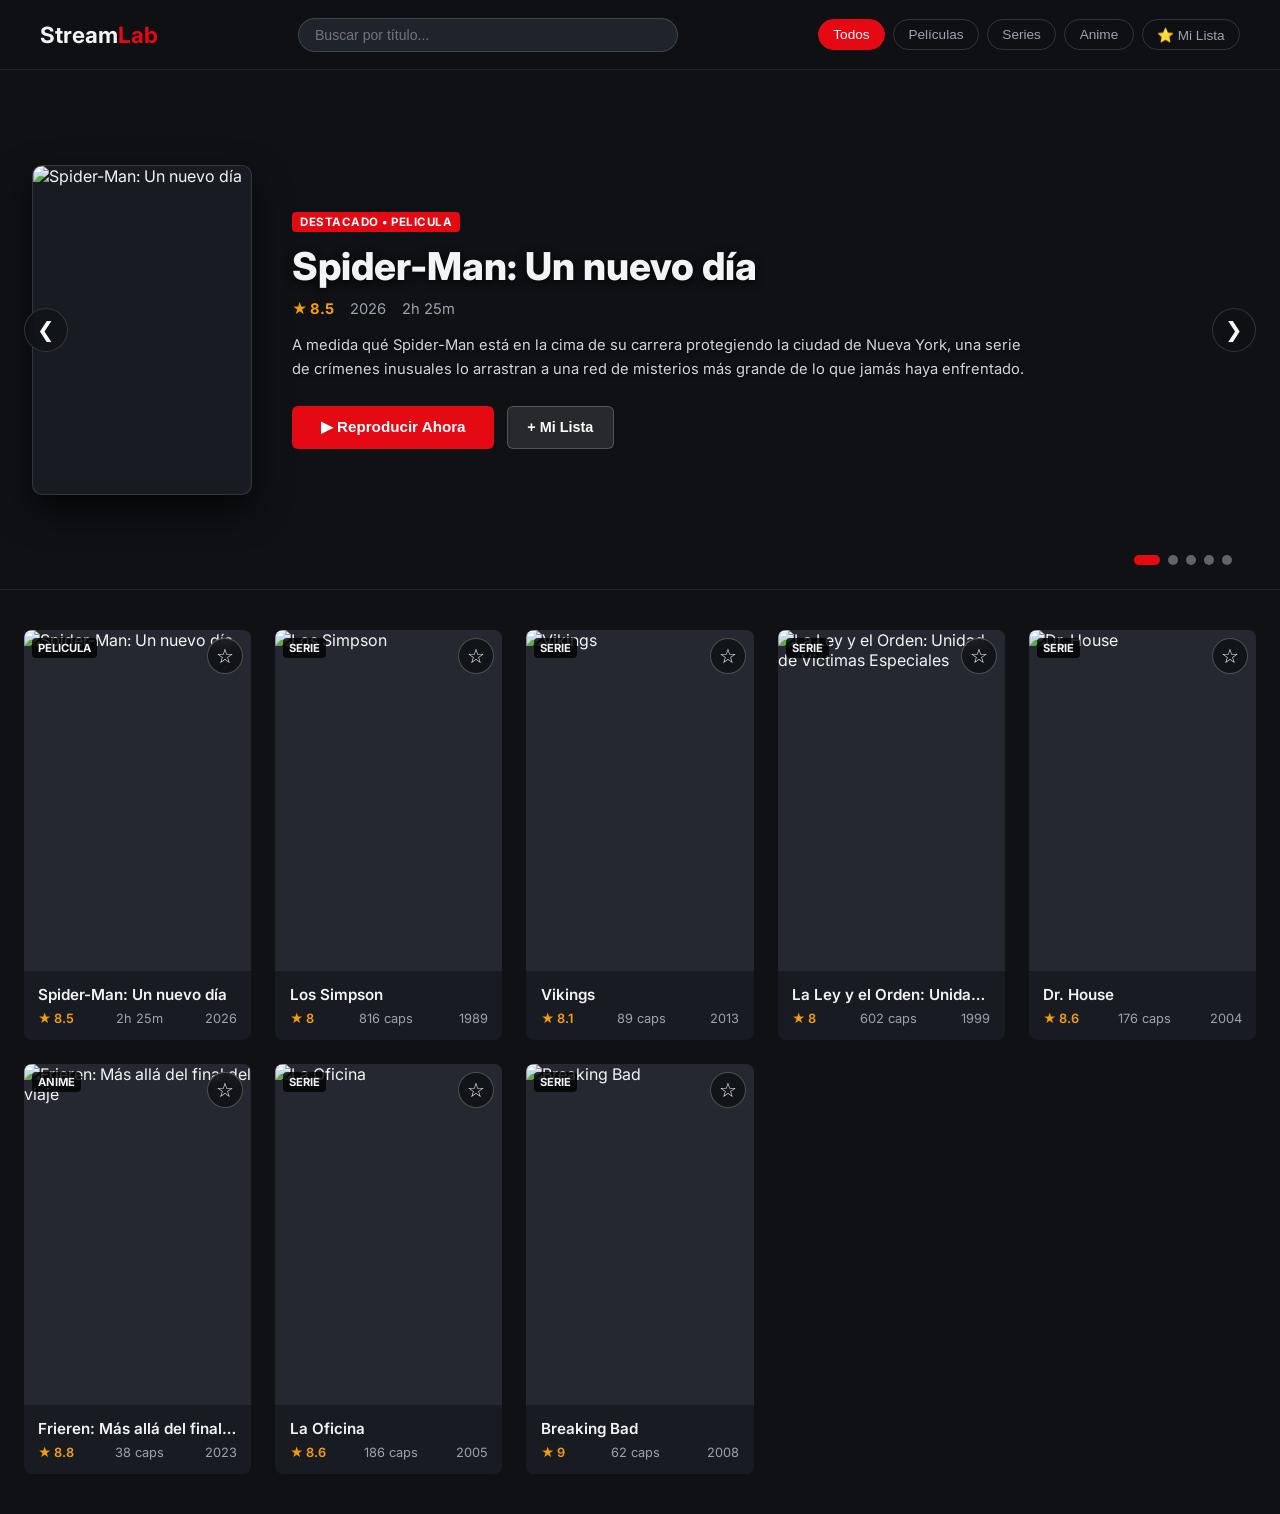
==== index.html @ 7a997a22 "Add files via upload" ====
<!DOCTYPE html>
<html lang="es">
<head>
  <meta charset="UTF-8">
  <meta name="viewport" content="width=device-width, initial-scale=1.0">
  <title>Mi Streaming</title>
  <link rel="stylesheet" href="style.css">
  <link rel="preconnect" href="https://fonts.googleapis.com">
  <link rel="stylesheet" href="https://fonts.googleapis.com/css2?family=Inter:wght@400;600;700;800&display=swap">
</head>
<body>
  <!-- Barra Superior -->
  <header class="navbar">
    <div class="logo">Stream<span>Lab</span></div>
    
    <div class="search-box">
      <input type="text" id="search-input" placeholder="Buscar por título..." autocomplete="off">
    </div>

    <div class="filters">
      <button class="filter-btn active" data-filter="all">Todos</button>
      <button class="filter-btn" data-filter="pelicula">Películas</button>
      <button class="filter-btn" data-filter="serie">Series</button>
      <button class="filter-btn" data-filter="anime">Anime</button>
      <button class="filter-btn" data-filter="favoritos">⭐ Mi Lista</button>
    </div>
  </header>

  <!-- Hero Banner Destacado -->
  <section id="hero-banner" class="hero-banner"></section>

  <!-- Grilla del Catálogo -->
  <main class="container">
    <section class="catalog-grid" id="catalog-grid"></section>
  </main>

  <!-- Modal Emergente -->
  <div class="modal-overlay" id="modal-overlay" style="display: none;">
    <div class="modal">
      <button class="close-btn" id="close-modal">&times;</button>
      <div id="modal-body"></div>
    </div>
  </div>

  <script src="app.js"></script>
</body>
</html>
---- style.css ----
:root {
  --bg-primary: #0f1115;
  --bg-card: #181b22;
  --text-main: #f3f4f6;
  --text-secondary: #9ca3af;
  --accent: #e50914;
  --rating: #f59e0b;
}

* {
  margin: 0;
  padding: 0;
  box-sizing: border-box;
}

body {
  font-family: 'Inter', sans-serif;
  background-color: var(--bg-primary);
  color: var(--text-main);
  overflow-x: hidden;
}

/* =========================================
   BARRA SUPERIOR (NAVBAR)
   ========================================= */
.navbar {
  display: flex;
  align-items: center;
  justify-content: space-between;
  padding: 1.1rem 2.5rem;
  background: rgba(15, 17, 21, 0.95);
  position: sticky;
  top: 0;
  z-index: 50;
  border-bottom: 1px solid rgba(255, 255, 255, 0.08);
}

.logo {
  font-size: 1.4rem;
  font-weight: 700;
}

.logo span {
  color: var(--accent);
}

.search-box {
  flex: 1;
  max-width: 380px;
  margin: 0 1.5rem;
}

.search-box input {
  width: 100%;
  padding: 0.5rem 1rem;
  background-color: #1f232b;
  border: 1px solid rgba(255, 255, 255, 0.15);
  border-radius: 20px;
  color: var(--text-main);
  font-size: 0.88rem;
  outline: none;
  transition: border-color 0.2s;
}

.search-box input:focus {
  border-color: var(--accent);
}

.filters {
  display: flex;
  gap: 0.5rem;
}

.filter-btn {
  background: transparent;
  border: 1px solid rgba(255, 255, 255, 0.15);
  color: var(--text-secondary);
  padding: 0.4rem 0.9rem;
  border-radius: 20px;
  cursor: pointer;
  font-size: 0.85rem;
  transition: 0.2s;
}

.filter-btn:hover,
.filter-btn.active {
  background: var(--accent);
  color: #fff;
  border-color: var(--accent);
}

/* =========================================
   HERO BANNER ESTILO TMDB
   ========================================= */
.hero-banner {
  position: relative;
  width: 100%;
  min-height: 520px;
  border-bottom: 1px solid rgba(255, 255, 255, 0.08);
  background-color: var(--bg-primary);
  display: flex;
  align-items: center;
  justify-content: center;
  overflow: hidden;
}

.hero-slide {
  position: absolute;
  inset: 0;
  display: flex;
  align-items: center;
  justify-content: center;
  opacity: 0;
  visibility: hidden;
  transition: opacity 0.7s ease-in-out, visibility 0.7s;
  z-index: 1;
}

.hero-slide.active {
  opacity: 1;
  visibility: visible;
  z-index: 2;
}

.hero-backdrop-bg {
  position: absolute;
  top: 0;
  right: 0;
  width: 75%;
  height: 100%;
  background-size: cover;
  background-position: center top;
  background-repeat: no-repeat;
  z-index: 1;
}

.hero-overlay {
  position: absolute;
  inset: 0;
  background: 
    linear-gradient(to right, var(--bg-primary) 35%, rgba(15, 17, 21, 0.85) 60%, rgba(15, 17, 21, 0.25) 90%),
    linear-gradient(to top, var(--bg-primary) 0%, rgba(15, 17, 21, 0.4) 20%, transparent 60%);
  z-index: 2;
}

.hero-container {
  position: relative;
  z-index: 3;
  width: 100%;
  max-width: 1300px;
  padding: 2.5rem 2rem;
  display: flex;
  align-items: center;
  gap: 2.5rem;
}

.hero-poster-box {
  flex-shrink: 0;
  width: 220px;
  aspect-ratio: 2 / 3;
  border-radius: 10px;
  overflow: hidden;
  box-shadow: 0 15px 35px rgba(0, 0, 0, 0.7);
  border: 1px solid rgba(255, 255, 255, 0.12);
  background: #181b22;
}

.hero-poster-box img {
  width: 100%;
  height: 100%;
  object-fit: cover;
  display: block;
}

.hero-info-box {
  flex: 1;
  max-width: 750px;
}

.hero-badge {
  display: inline-block;
  background: var(--accent);
  color: #fff;
  font-size: 0.72rem;
  font-weight: 700;
  text-transform: uppercase;
  padding: 3px 8px;
  border-radius: 4px;
  margin-bottom: 0.75rem;
  letter-spacing: 0.5px;
}

.hero-title {
  font-size: 2.4rem;
  font-weight: 800;
  line-height: 1.15;
  margin-bottom: 0.75rem;
  text-shadow: 0 2px 10px rgba(0, 0, 0, 0.9);
}

.hero-meta {
  display: flex;
  align-items: center;
  gap: 1rem;
  font-size: 0.92rem;
  color: var(--text-secondary);
  margin-bottom: 1rem;
}

.hero-meta .rating {
  color: var(--rating);
  font-weight: 700;
}

.hero-synopsis {
  font-size: 0.92rem;
  color: #d1d5db;
  line-height: 1.6;
  margin-bottom: 1.5rem;
  display: -webkit-box;
  -webkit-line-clamp: 4;
  -webkit-box-orient: vertical;
  overflow: hidden;
  text-shadow: 0 1px 4px rgba(0, 0, 0, 0.8);
}

.hero-actions {
  display: flex;
  align-items: center;
  gap: 0.8rem;
}

.hero-btn-play {
  background: var(--accent);
  color: #fff;
  border: none;
  padding: 0.8rem 1.8rem;
  font-size: 0.95rem;
  font-weight: 700;
  border-radius: 6px;
  cursor: pointer;
  display: inline-flex;
  align-items: center;
  gap: 0.5rem;
  transition: transform 0.2s, background-color 0.2s;
}

.hero-btn-play:hover {
  background: #b80710;
  transform: scale(1.03);
}

.hero-btn-fav {
  background: rgba(255, 255, 255, 0.1);
  border: 1px solid rgba(255, 255, 255, 0.2);
  color: #fff;
  padding: 0.8rem 1.2rem;
  font-size: 0.9rem;
  font-weight: 600;
  border-radius: 6px;
  cursor: pointer;
  display: inline-flex;
  align-items: center;
  gap: 0.4rem;
  transition: all 0.2s;
}

.hero-btn-fav:hover {
  background: rgba(255, 255, 255, 0.2);
}

.hero-btn-fav.active {
  background: #f59e0b;
  border-color: #f59e0b;
  color: #000;
}

.hero-arrow {
  position: absolute;
  top: 50%;
  transform: translateY(-50%);
  background: rgba(15, 17, 21, 0.65);
  border: 1px solid rgba(255, 255, 255, 0.15);
  color: #fff;
  width: 44px;
  height: 44px;
  border-radius: 50%;
  cursor: pointer;
  display: flex;
  align-items: center;
  justify-content: center;
  font-size: 1.3rem;
  z-index: 10;
  backdrop-filter: blur(4px);
  transition: background-color 0.2s, border-color 0.2s;
}

.hero-arrow:hover {
  background: var(--accent);
  border-color: var(--accent);
}

.hero-arrow.prev {
  left: 1.5rem;
}

.hero-arrow.next {
  right: 1.5rem;
}

.hero-dots {
  position: absolute;
  bottom: 1.5rem;
  right: 3rem;
  display: flex;
  gap: 0.5rem;
  z-index: 10;
}

.hero-dot {
  width: 10px;
  height: 10px;
  border-radius: 50%;
  background: rgba(255, 255, 255, 0.35);
  cursor: pointer;
  transition: all 0.3s ease;
}

.hero-dot.active {
  background: var(--accent);
  width: 26px;
  border-radius: 8px;
}

/* =========================================
   GRILLA Y BOTÓN DE ESTRELLA CENTRADO
   ========================================= */
.container {
  max-width: 1300px;
  margin: 2.5rem auto;
  padding: 0 1.5rem;
}

.catalog-grid {
  display: grid;
  grid-template-columns: repeat(auto-fill, minmax(210px, 1fr));
  gap: 1.5rem;
}

.card {
  background: var(--bg-card);
  border-radius: 8px;
  overflow: hidden;
  cursor: pointer;
  transition: transform 0.2s, box-shadow 0.2s;
  display: flex;
  flex-direction: column;
  position: relative;
}

.card:hover {
  transform: translateY(-5px);
  box-shadow: 0 12px 24px rgba(0, 0, 0, 0.5);
}

.poster-wrapper {
  position: relative;
  aspect-ratio: 2 / 3;
  width: 100%;
  background: #252830;
}

.poster-wrapper img {
  width: 100%;
  height: 100%;
  object-fit: cover;
}

.badge {
  position: absolute;
  top: 8px;
  left: 8px;
  background: rgba(0, 0, 0, 0.8);
  font-size: 0.7rem;
  text-transform: uppercase;
  font-weight: 700;
  padding: 3px 6px;
  border-radius: 4px;
  z-index: 2;
}

/* Estrella de favoritos perfectamente centrada */
.btn-card-fav {
  position: absolute;
  top: 8px;
  right: 8px;
  background: rgba(15, 17, 21, 0.85);
  border: 1px solid rgba(255, 255, 255, 0.25);
  color: #fff;
  width: 36px;
  height: 36px;
  border-radius: 50%;
  display: flex;
  align-items: center;
  justify-content: center;
  font-size: 1.25rem;
  line-height: 1;
  cursor: pointer;
  z-index: 3;
  backdrop-filter: blur(4px);
  transition: transform 0.2s, background-color 0.2s, color 0.2s, border-color 0.2s;
}

.btn-card-fav:hover {
  transform: scale(1.12);
  background: rgba(0, 0, 0, 0.95);
  border-color: #f59e0b;
}

.btn-card-fav.active {
  color: #f59e0b;
  border-color: #f59e0b;
  background: rgba(15, 17, 21, 0.9);
}

.card-info {
  padding: 0.9rem;
  display: flex;
  flex-direction: column;
  flex-grow: 1;
}

.card-title {
  font-size: 0.95rem;
  font-weight: 600;
  margin-bottom: 0.4rem;
  white-space: nowrap;
  overflow: hidden;
  text-overflow: ellipsis;
}

.card-meta {
  display: flex;
  justify-content: space-between;
  font-size: 0.8rem;
  color: var(--text-secondary);
  margin-top: auto;
}

.rating {
  color: var(--rating);
  font-weight: 600;
}

.no-results {
  grid-column: 1 / -1;
  text-align: center;
  color: var(--text-secondary);
  padding: 3rem 1rem;
  font-size: 1rem;
}

/* =========================================
   MODAL Y BOTÓN DE CIERRE DESPEJADO
   ========================================= */
.modal-overlay {
  position: fixed;
  inset: 0;
  background: rgba(0, 0, 0, 0.85);
  backdrop-filter: blur(5px);
  z-index: 100;
  align-items: center;
  justify-content: center;
  padding: 1rem;
}

.modal-overlay.active {
  display: flex !important;
}

.modal {
  background: var(--bg-card);
  border-radius: 8px;
  max-width: 820px;
  width: 100%;
  position: relative;
  padding: 1.5rem;
  border: 1px solid rgba(255, 255, 255, 0.1);
  max-height: 90vh;
  overflow-y: auto;
}

.close-btn {
  position: absolute;
  top: 12px;
  right: 14px;
  background: rgba(255, 255, 255, 0.08);
  border: 1px solid rgba(255, 255, 255, 0.1);
  width: 34px;
  height: 34px;
  border-radius: 50%;
  display: flex;
  align-items: center;
  justify-content: center;
  font-size: 1.3rem;
  line-height: 1;
  color: var(--text-secondary);
  cursor: pointer;
  z-index: 10;
  transition: all 0.2s;
}

.close-btn:hover {
  background: var(--accent);
  color: #fff;
  border-color: var(--accent);
}

.modal-detail-grid {
  display: grid;
  grid-template-columns: 140px 1fr;
  gap: 1.25rem;
  margin-bottom: 1rem;
}

.modal-detail-grid img {
  width: 100%;
  border-radius: 6px;
  aspect-ratio: 2 / 3;
  object-fit: cover;
}

.modal-detail-text {
  padding-right: 2.8rem; /* Reserva espacio para la X */
}

.modal-detail-text h2 {
  font-size: 1.35rem;
  margin-bottom: 0.5rem;
  line-height: 1.2;
}

.modal-meta-row {
  display: flex;
  align-items: center;
  justify-content: space-between;
  flex-wrap: wrap;
  gap: 0.6rem;
  margin-bottom: 0.6rem;
}

.modal-meta-data {
  color: var(--text-secondary);
  font-size: 0.88rem;
}

.modal-btn-fav {
  background: rgba(255, 255, 255, 0.08);
  border: 1px solid rgba(255, 255, 255, 0.18);
  color: #fff;
  padding: 0.4rem 0.9rem;
  border-radius: 6px;
  cursor: pointer;
  font-size: 0.82rem;
  font-weight: 600;
  display: inline-flex;
  align-items: center;
  gap: 0.4rem;
  transition: all 0.2s;
}

.modal-btn-fav:hover {
  background: rgba(255, 255, 255, 0.18);
}

.modal-btn-fav.active {
  background: #f59e0b;
  border-color: #f59e0b;
  color: #000;
}

.modal-synopsis {
  color: #d1d5db;
  font-size: 0.88rem;
  line-height: 1.5;
  margin-bottom: 0.5rem;
}

.player-container {
  position: relative;
  width: 100%;
  aspect-ratio: 16 / 9;
  background: #000;
  border-radius: 6px;
  overflow: hidden;
  margin-bottom: 1.25rem;
}

.player-container iframe {
  width: 100%;
  height: 100%;
  border: 0;
}

.player-ad-overlay {
  position: absolute;
  inset: 0;
  background: rgba(0, 0, 0, 0.85);
  display: flex;
  flex-direction: column;
  align-items: center;
  justify-content: center;
  z-index: 10;
  cursor: pointer;
  text-align: center;
  padding: 1.5rem;
  backdrop-filter: blur(4px);
  transition: opacity 0.25s ease;
}

.ad-badge {
  background: rgba(255, 255, 255, 0.15);
  color: #d1d5db;
  font-size: 0.72rem;
  text-transform: uppercase;
  padding: 3px 8px;
  border-radius: 4px;
  margin-bottom: 1rem;
}

.ad-play-btn {
  background: var(--accent);
  color: #fff;
  width: 70px;
  height: 70px;
  border-radius: 50%;
  display: flex;
  align-items: center;
  justify-content: center;
  font-size: 1.8rem;
  box-shadow: 0 0 25px rgba(229, 9, 20, 0.6);
  margin-bottom: 1rem;
  transition: transform 0.2s, background-color 0.2s;
}

.player-ad-overlay:hover .ad-play-btn {
  transform: scale(1.1);
  background: #b80710;
}

.ad-text {
  font-size: 1rem;
  font-weight: 700;
  color: #fff;
  margin-bottom: 0.3rem;
}

.ad-subtext {
  font-size: 0.8rem;
  color: var(--text-secondary);
}

.episodes-section {
  background: #11141a;
  border-radius: 8px;
  padding: 1rem;
  border: 1px solid rgba(255, 255, 255, 0.08);
}

.episodes-header {
  display: flex;
  align-items: center;
  justify-content: space-between;
  margin-bottom: 0.8rem;
}

.episodes-header span {
  font-size: 0.9rem;
  font-weight: 700;
  color: #fff;
}

.episodes-header select {
  background: #1f232b;
  border: 1px solid rgba(255, 255, 255, 0.2);
  color: #fff;
  padding: 0.35rem 0.8rem;
  border-radius: 4px;
  font-size: 0.85rem;
  outline: none;
  cursor: pointer;
}

.episodes-grid {
  display: grid;
  grid-template-columns: repeat(auto-fill, minmax(45px, 1fr));
  gap: 0.5rem;
  max-height: 160px;
  overflow-y: auto;
  padding-right: 4px;
}

.ep-btn {
  background: #1f232b;
  border: 1px solid rgba(255, 255, 255, 0.1);
  color: var(--text-main);
  padding: 0.4rem 0;
  border-radius: 4px;
  cursor: pointer;
  font-size: 0.85rem;
  font-weight: 600;
  text-align: center;
  transition: all 0.2s;
}

.ep-btn:hover {
  border-color: var(--accent);
  color: #fff;
}

.ep-btn.active {
  background: var(--accent);
  border-color: var(--accent);
  color: #fff;
}

/* =========================================
   RESPONSIVO
   ========================================= */
@media (max-width: 768px) {
  .navbar {
    flex-wrap: wrap;
    gap: 0.8rem;
    padding: 1rem;
  }
  .search-box {
    order: 3;
    max-width: 100%;
    margin: 0;
    width: 100%;
  }
  .filters {
    overflow-x: auto;
    width: 100%;
    padding-bottom: 0.3rem;
  }
  .catalog-grid {
    grid-template-columns: repeat(auto-fill, minmax(140px, 1fr));
    gap: 0.8rem;
  }
  .hero-banner {
    min-height: auto;
    padding: 2rem 0;
  }
  .hero-container {
    flex-direction: column;
    padding: 1rem 1.5rem;
    text-align: center;
    gap: 1.2rem;
  }
  .hero-backdrop-bg {
    width: 100%;
    opacity: 0.35;
  }
  .hero-overlay {
    background: linear-gradient(to top, var(--bg-primary) 10%, rgba(15, 17, 21, 0.9) 70%);
  }
  .hero-poster-box {
    width: 150px;
  }
  .hero-title {
    font-size: 1.7rem;
  }
  .hero-meta {
    justify-content: center;
  }
  .hero-actions {
    justify-content: center;
  }
  .hero-arrow {
    display: none;
  }
  .hero-dots {
    right: 50%;
    transform: translateX(50%);
    bottom: 0.8rem;
  }
  .modal-detail-grid {
    grid-template-columns: 1fr;
    text-align: center;
  }
  .modal-detail-text {
    padding-right: 0;
  }
  .modal-meta-row {
    justify-content: center;
  }
  .modal-detail-grid img {
    max-width: 130px;
    margin: 0 auto;
  }
}
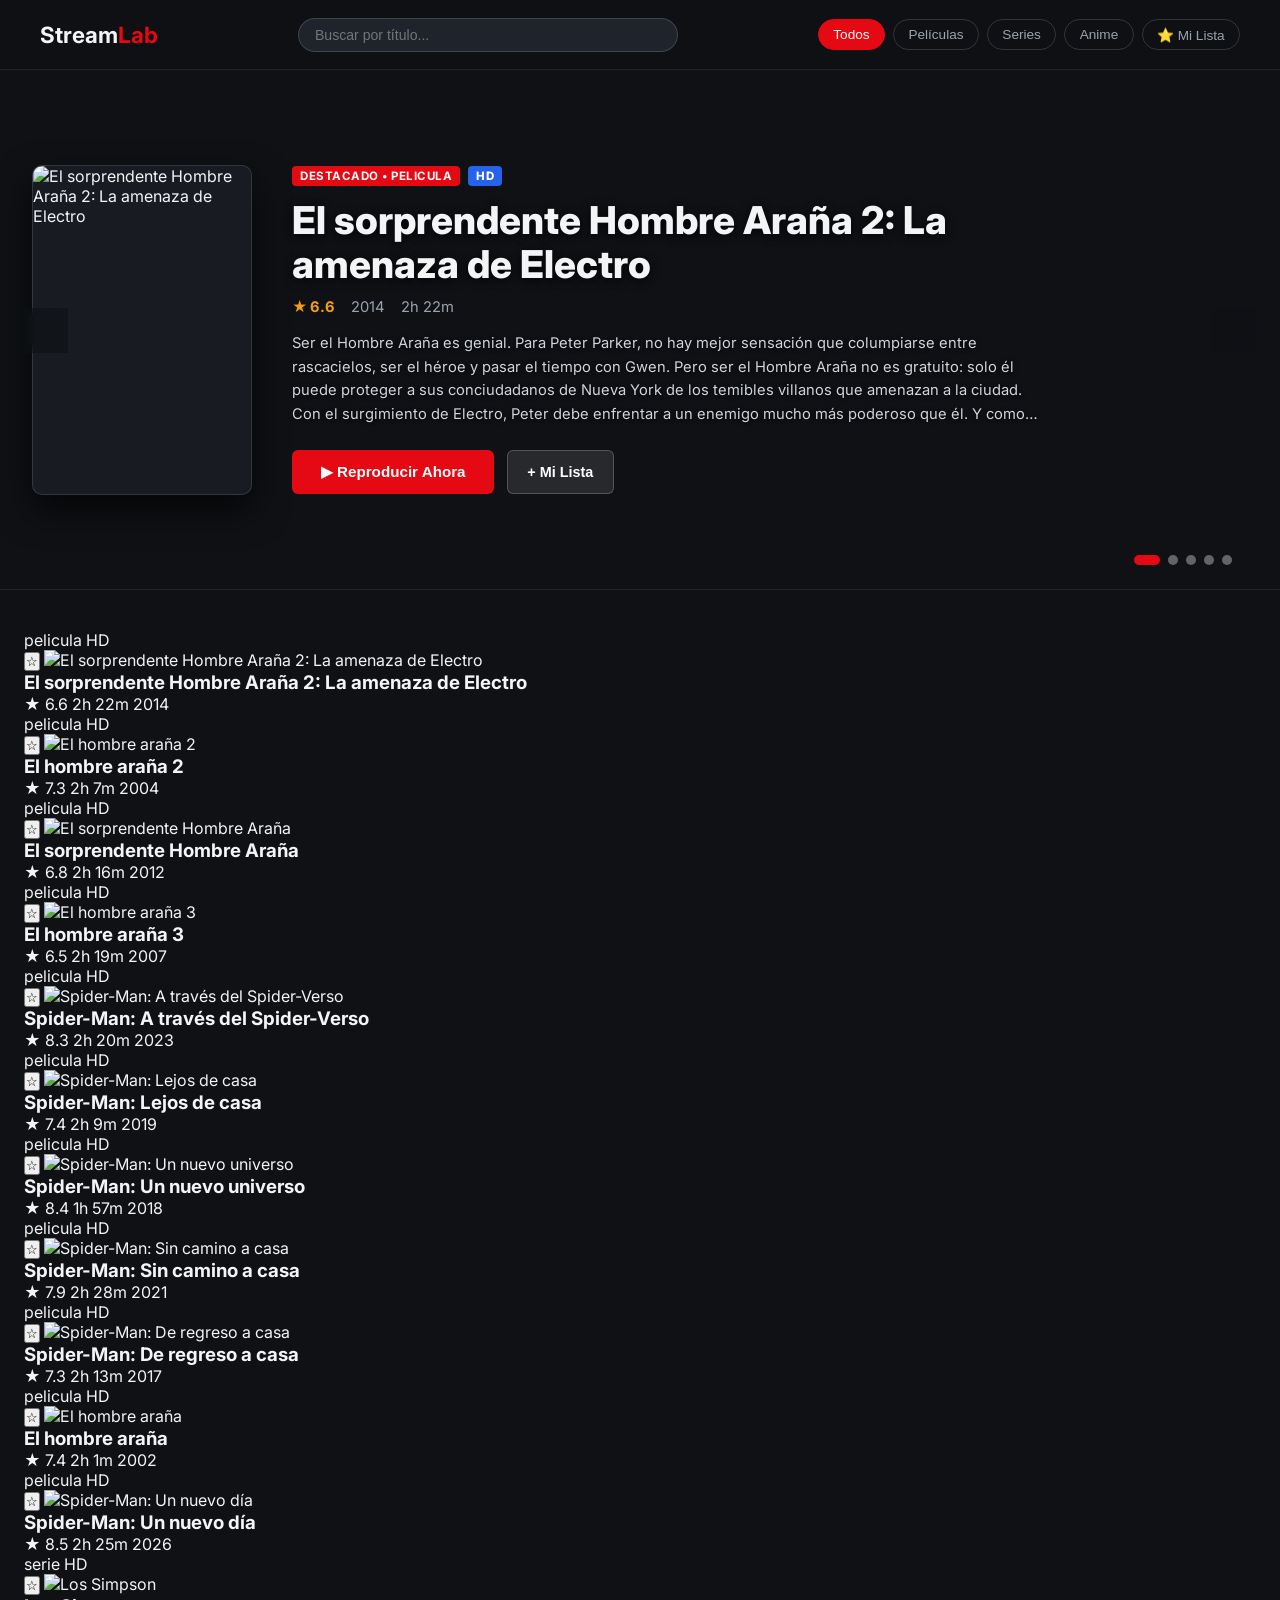
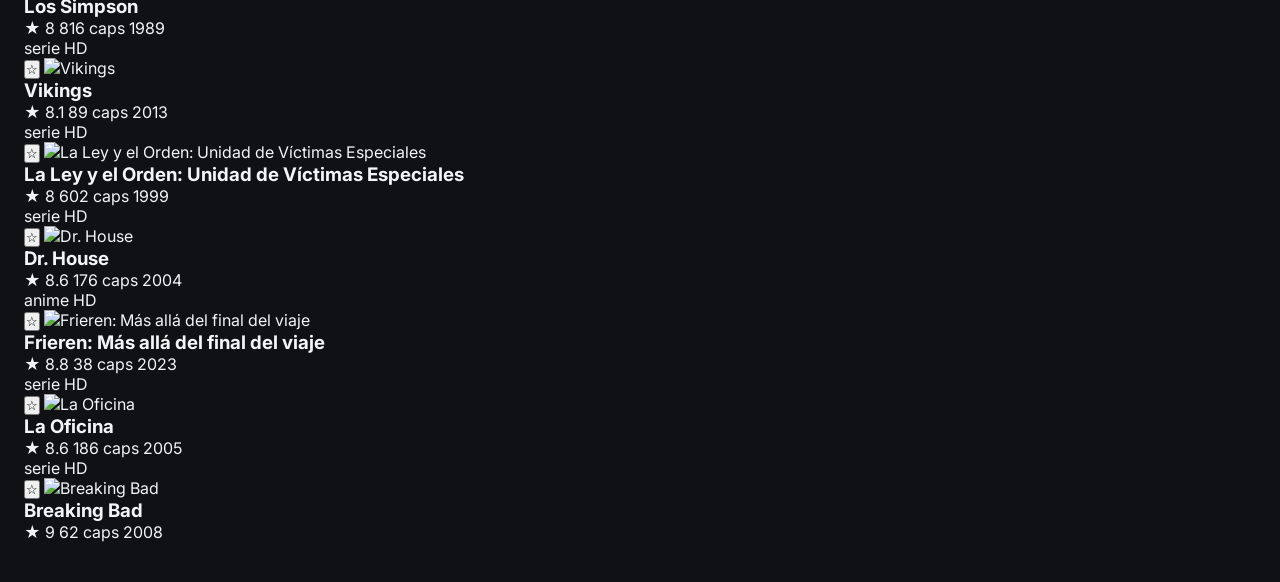
==== commit fa73464e: "Update index.html" ====
--- a/index.html
+++ b/index.html
@@ -3,8 +3,9 @@
 <head>
   <meta charset="UTF-8">
   <meta name="viewport" content="width=device-width, initial-scale=1.0">
-  <title>Mi Streaming</title>
-  <link rel="stylesheet" href="style.css">
+  <title>StreamLab</title>
+  <!-- Parámetro ?v=2 para obligar al navegador a no usar estilos viejos -->
+  <link rel="stylesheet" href="style.css?v=2">
   <link rel="preconnect" href="https://fonts.googleapis.com">
   <link rel="stylesheet" href="https://fonts.googleapis.com/css2?family=Inter:wght@400;600;700;800&display=swap">
 </head>
@@ -26,15 +27,15 @@
     </div>
   </header>
 
-  <!-- Hero Banner Destacado -->
+  <!-- Hero Banner TMDB -->
   <section id="hero-banner" class="hero-banner"></section>
 
-  <!-- Grilla del Catálogo -->
+  <!-- Catálogo -->
   <main class="container">
     <section class="catalog-grid" id="catalog-grid"></section>
   </main>
 
-  <!-- Modal Emergente -->
+  <!-- Modal Reproductor -->
   <div class="modal-overlay" id="modal-overlay" style="display: none;">
     <div class="modal">
       <button class="close-btn" id="close-modal">&times;</button>
@@ -42,6 +43,6 @@
     </div>
   </div>
 
-  <script src="app.js"></script>
+  <script src="app.js?v=2"></script>
 </body>
 </html>
--- a/style.css
+++ b/style.css
@@ -90,7 +90,7 @@
 }
 
 /* =========================================
-   HERO BANNER ESTILO TMDB
+   HERO BANNER (TMDB STYLE)
    ========================================= */
 .hero-banner {
   position: relative;
@@ -177,6 +177,13 @@
   max-width: 750px;
 }
 
+.hero-badges-row {
+  display: flex;
+  align-items: center;
+  gap: 0.5rem;
+  margin-bottom: 0.75rem;
+}
+
 .hero-badge {
   display: inline-block;
   background: var(--accent);
@@ -186,8 +193,21 @@
   text-transform: uppercase;
   padding: 3px 8px;
   border-radius: 4px;
-  margin-bottom: 0.75rem;
   letter-spacing: 0.5px;
+}
+
+.hero-badge-quality {
+  background: #2563eb;
+  color: #fff;
+  font-size: 0.72rem;
+  font-weight: 800;
+  padding: 3px 8px;
+  border-radius: 4px;
+  letter-spacing: 0.5px;
+}
+
+.hero-badge-quality.cam {
+  background: #d97706;
 }
 
 .hero-title {
@@ -333,7 +353,7 @@
 }
 
 /* =========================================
-   GRILLA Y BOTÓN DE ESTRELLA CENTRADO
+   GRILLA Y TARJETAS CON ETIQUETA DE CALIDAD
    ========================================= */
 .container {
   max-width: 1300px;
@@ -343,460 +363,4 @@
 
 .catalog-grid {
   display: grid;
-  grid-template-columns: repeat(auto-fill, minmax(210px, 1fr));
-  gap: 1.5rem;
-}
-
-.card {
-  background: var(--bg-card);
-  border-radius: 8px;
-  overflow: hidden;
-  cursor: pointer;
-  transition: transform 0.2s, box-shadow 0.2s;
-  display: flex;
-  flex-direction: column;
-  position: relative;
-}
-
-.card:hover {
-  transform: translateY(-5px);
-  box-shadow: 0 12px 24px rgba(0, 0, 0, 0.5);
-}
-
-.poster-wrapper {
-  position: relative;
-  aspect-ratio: 2 / 3;
-  width: 100%;
-  background: #252830;
-}
-
-.poster-wrapper img {
-  width: 100%;
-  height: 100%;
-  object-fit: cover;
-}
-
-.badge {
-  position: absolute;
-  top: 8px;
-  left: 8px;
-  background: rgba(0, 0, 0, 0.8);
-  font-size: 0.7rem;
-  text-transform: uppercase;
-  font-weight: 700;
-  padding: 3px 6px;
-  border-radius: 4px;
-  z-index: 2;
-}
-
-/* Estrella de favoritos perfectamente centrada */
-.btn-card-fav {
-  position: absolute;
-  top: 8px;
-  right: 8px;
-  background: rgba(15, 17, 21, 0.85);
-  border: 1px solid rgba(255, 255, 255, 0.25);
-  color: #fff;
-  width: 36px;
-  height: 36px;
-  border-radius: 50%;
-  display: flex;
-  align-items: center;
-  justify-content: center;
-  font-size: 1.25rem;
-  line-height: 1;
-  cursor: pointer;
-  z-index: 3;
-  backdrop-filter: blur(4px);
-  transition: transform 0.2s, background-color 0.2s, color 0.2s, border-color 0.2s;
-}
-
-.btn-card-fav:hover {
-  transform: scale(1.12);
-  background: rgba(0, 0, 0, 0.95);
-  border-color: #f59e0b;
-}
-
-.btn-card-fav.active {
-  color: #f59e0b;
-  border-color: #f59e0b;
-  background: rgba(15, 17, 21, 0.9);
-}
-
-.card-info {
-  padding: 0.9rem;
-  display: flex;
-  flex-direction: column;
-  flex-grow: 1;
-}
-
-.card-title {
-  font-size: 0.95rem;
-  font-weight: 600;
-  margin-bottom: 0.4rem;
-  white-space: nowrap;
-  overflow: hidden;
-  text-overflow: ellipsis;
-}
-
-.card-meta {
-  display: flex;
-  justify-content: space-between;
-  font-size: 0.8rem;
-  color: var(--text-secondary);
-  margin-top: auto;
-}
-
-.rating {
-  color: var(--rating);
-  font-weight: 600;
-}
-
-.no-results {
-  grid-column: 1 / -1;
-  text-align: center;
-  color: var(--text-secondary);
-  padding: 3rem 1rem;
-  font-size: 1rem;
-}
-
-/* =========================================
-   MODAL Y BOTÓN DE CIERRE DESPEJADO
-   ========================================= */
-.modal-overlay {
-  position: fixed;
-  inset: 0;
-  background: rgba(0, 0, 0, 0.85);
-  backdrop-filter: blur(5px);
-  z-index: 100;
-  align-items: center;
-  justify-content: center;
-  padding: 1rem;
-}
-
-.modal-overlay.active {
-  display: flex !important;
-}
-
-.modal {
-  background: var(--bg-card);
-  border-radius: 8px;
-  max-width: 820px;
-  width: 100%;
-  position: relative;
-  padding: 1.5rem;
-  border: 1px solid rgba(255, 255, 255, 0.1);
-  max-height: 90vh;
-  overflow-y: auto;
-}
-
-.close-btn {
-  position: absolute;
-  top: 12px;
-  right: 14px;
-  background: rgba(255, 255, 255, 0.08);
-  border: 1px solid rgba(255, 255, 255, 0.1);
-  width: 34px;
-  height: 34px;
-  border-radius: 50%;
-  display: flex;
-  align-items: center;
-  justify-content: center;
-  font-size: 1.3rem;
-  line-height: 1;
-  color: var(--text-secondary);
-  cursor: pointer;
-  z-index: 10;
-  transition: all 0.2s;
-}
-
-.close-btn:hover {
-  background: var(--accent);
-  color: #fff;
-  border-color: var(--accent);
-}
-
-.modal-detail-grid {
-  display: grid;
-  grid-template-columns: 140px 1fr;
-  gap: 1.25rem;
-  margin-bottom: 1rem;
-}
-
-.modal-detail-grid img {
-  width: 100%;
-  border-radius: 6px;
-  aspect-ratio: 2 / 3;
-  object-fit: cover;
-}
-
-.modal-detail-text {
-  padding-right: 2.8rem; /* Reserva espacio para la X */
-}
-
-.modal-detail-text h2 {
-  font-size: 1.35rem;
-  margin-bottom: 0.5rem;
-  line-height: 1.2;
-}
-
-.modal-meta-row {
-  display: flex;
-  align-items: center;
-  justify-content: space-between;
-  flex-wrap: wrap;
-  gap: 0.6rem;
-  margin-bottom: 0.6rem;
-}
-
-.modal-meta-data {
-  color: var(--text-secondary);
-  font-size: 0.88rem;
-}
-
-.modal-btn-fav {
-  background: rgba(255, 255, 255, 0.08);
-  border: 1px solid rgba(255, 255, 255, 0.18);
-  color: #fff;
-  padding: 0.4rem 0.9rem;
-  border-radius: 6px;
-  cursor: pointer;
-  font-size: 0.82rem;
-  font-weight: 600;
-  display: inline-flex;
-  align-items: center;
-  gap: 0.4rem;
-  transition: all 0.2s;
-}
-
-.modal-btn-fav:hover {
-  background: rgba(255, 255, 255, 0.18);
-}
-
-.modal-btn-fav.active {
-  background: #f59e0b;
-  border-color: #f59e0b;
-  color: #000;
-}
-
-.modal-synopsis {
-  color: #d1d5db;
-  font-size: 0.88rem;
-  line-height: 1.5;
-  margin-bottom: 0.5rem;
-}
-
-.player-container {
-  position: relative;
-  width: 100%;
-  aspect-ratio: 16 / 9;
-  background: #000;
-  border-radius: 6px;
-  overflow: hidden;
-  margin-bottom: 1.25rem;
-}
-
-.player-container iframe {
-  width: 100%;
-  height: 100%;
-  border: 0;
-}
-
-.player-ad-overlay {
-  position: absolute;
-  inset: 0;
-  background: rgba(0, 0, 0, 0.85);
-  display: flex;
-  flex-direction: column;
-  align-items: center;
-  justify-content: center;
-  z-index: 10;
-  cursor: pointer;
-  text-align: center;
-  padding: 1.5rem;
-  backdrop-filter: blur(4px);
-  transition: opacity 0.25s ease;
-}
-
-.ad-badge {
-  background: rgba(255, 255, 255, 0.15);
-  color: #d1d5db;
-  font-size: 0.72rem;
-  text-transform: uppercase;
-  padding: 3px 8px;
-  border-radius: 4px;
-  margin-bottom: 1rem;
-}
-
-.ad-play-btn {
-  background: var(--accent);
-  color: #fff;
-  width: 70px;
-  height: 70px;
-  border-radius: 50%;
-  display: flex;
-  align-items: center;
-  justify-content: center;
-  font-size: 1.8rem;
-  box-shadow: 0 0 25px rgba(229, 9, 20, 0.6);
-  margin-bottom: 1rem;
-  transition: transform 0.2s, background-color 0.2s;
-}
-
-.player-ad-overlay:hover .ad-play-btn {
-  transform: scale(1.1);
-  background: #b80710;
-}
-
-.ad-text {
-  font-size: 1rem;
-  font-weight: 700;
-  color: #fff;
-  margin-bottom: 0.3rem;
-}
-
-.ad-subtext {
-  font-size: 0.8rem;
-  color: var(--text-secondary);
-}
-
-.episodes-section {
-  background: #11141a;
-  border-radius: 8px;
-  padding: 1rem;
-  border: 1px solid rgba(255, 255, 255, 0.08);
-}
-
-.episodes-header {
-  display: flex;
-  align-items: center;
-  justify-content: space-between;
-  margin-bottom: 0.8rem;
-}
-
-.episodes-header span {
-  font-size: 0.9rem;
-  font-weight: 700;
-  color: #fff;
-}
-
-.episodes-header select {
-  background: #1f232b;
-  border: 1px solid rgba(255, 255, 255, 0.2);
-  color: #fff;
-  padding: 0.35rem 0.8rem;
-  border-radius: 4px;
-  font-size: 0.85rem;
-  outline: none;
-  cursor: pointer;
-}
-
-.episodes-grid {
-  display: grid;
-  grid-template-columns: repeat(auto-fill, minmax(45px, 1fr));
-  gap: 0.5rem;
-  max-height: 160px;
-  overflow-y: auto;
-  padding-right: 4px;
-}
-
-.ep-btn {
-  background: #1f232b;
-  border: 1px solid rgba(255, 255, 255, 0.1);
-  color: var(--text-main);
-  padding: 0.4rem 0;
-  border-radius: 4px;
-  cursor: pointer;
-  font-size: 0.85rem;
-  font-weight: 600;
-  text-align: center;
-  transition: all 0.2s;
-}
-
-.ep-btn:hover {
-  border-color: var(--accent);
-  color: #fff;
-}
-
-.ep-btn.active {
-  background: var(--accent);
-  border-color: var(--accent);
-  color: #fff;
-}
-
-/* =========================================
-   RESPONSIVO
-   ========================================= */
-@media (max-width: 768px) {
-  .navbar {
-    flex-wrap: wrap;
-    gap: 0.8rem;
-    padding: 1rem;
-  }
-  .search-box {
-    order: 3;
-    max-width: 100%;
-    margin: 0;
-    width: 100%;
-  }
-  .filters {
-    overflow-x: auto;
-    width: 100%;
-    padding-bottom: 0.3rem;
-  }
-  .catalog-grid {
-    grid-template-columns: repeat(auto-fill, minmax(140px, 1fr));
-    gap: 0.8rem;
-  }
-  .hero-banner {
-    min-height: auto;
-    padding: 2rem 0;
-  }
-  .hero-container {
-    flex-direction: column;
-    padding: 1rem 1.5rem;
-    text-align: center;
-    gap: 1.2rem;
-  }
-  .hero-backdrop-bg {
-    width: 100%;
-    opacity: 0.35;
-  }
-  .hero-overlay {
-    background: linear-gradient(to top, var(--bg-primary) 10%, rgba(15, 17, 21, 0.9) 70%);
-  }
-  .hero-poster-box {
-    width: 150px;
-  }
-  .hero-title {
-    font-size: 1.7rem;
-  }
-  .hero-meta {
-    justify-content: center;
-  }
-  .hero-actions {
-    justify-content: center;
-  }
-  .hero-arrow {
-    display: none;
-  }
-  .hero-dots {
-    right: 50%;
-    transform: translateX(50%);
-    bottom: 0.8rem;
-  }
-  .modal-detail-grid {
-    grid-template-columns: 1fr;
-    text-align: center;
-  }
-  .modal-detail-text {
-    padding-right: 0;
-  }
-  .modal-meta-row {
-    justify-content: center;
-  }
-  .modal-detail-grid img {
-    max-width: 130px;
-    margin: 0 auto;
-  }
-}
+  grid-template-columns: repeat(auto-fill, minmax(210px
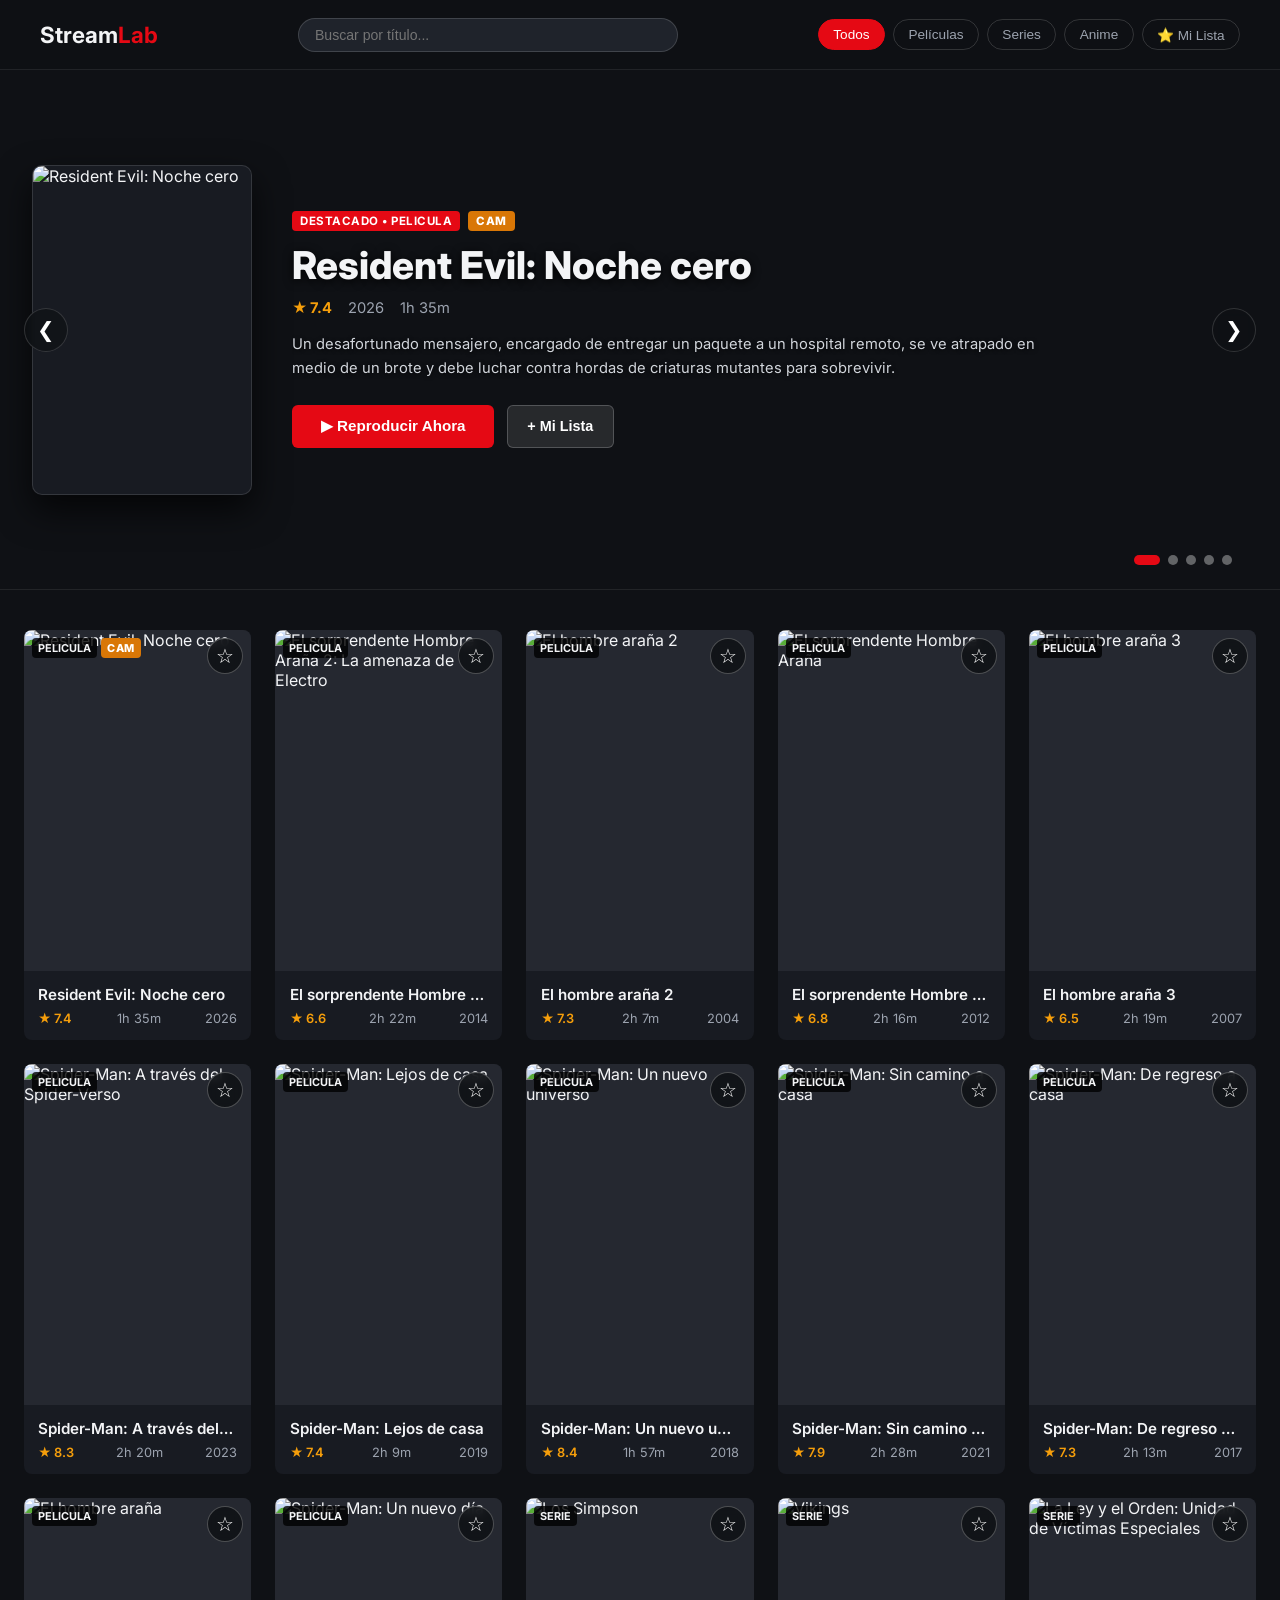
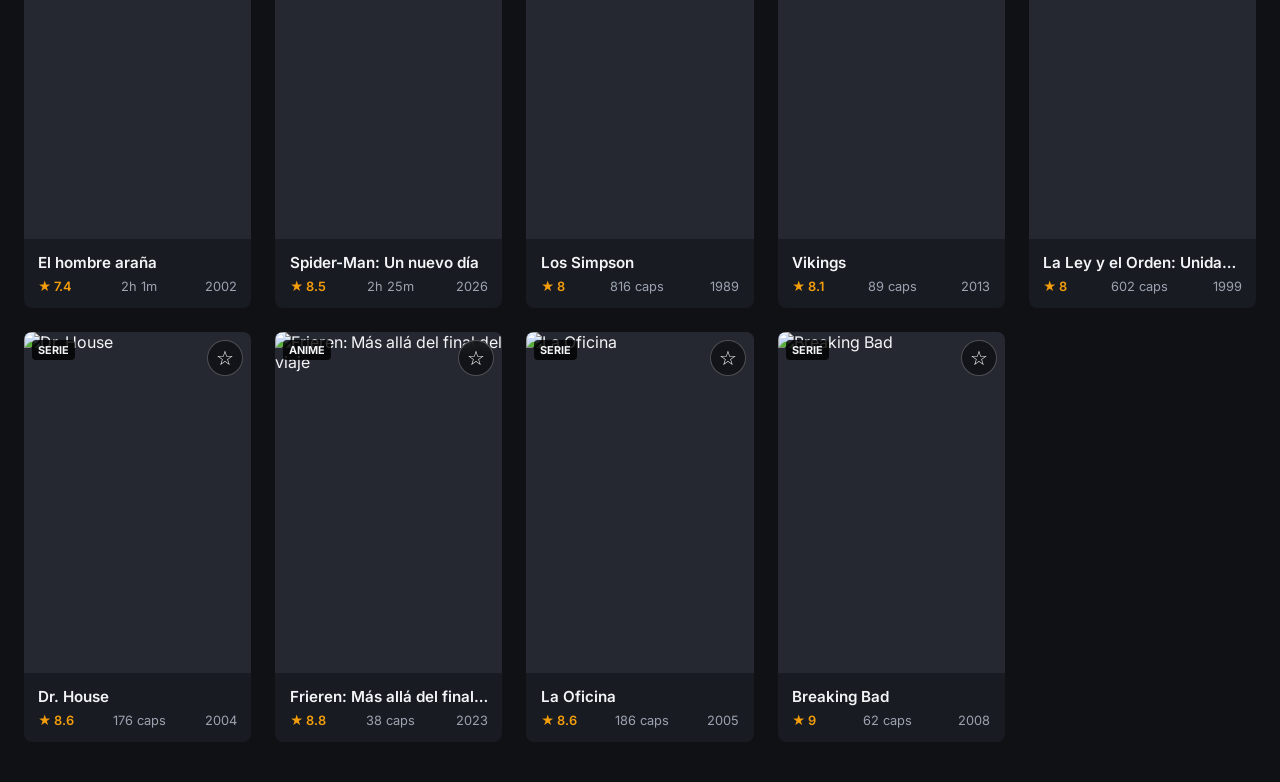
==== commit 19031939: "Update index.html" ====
--- a/index.html
+++ b/index.html
@@ -3,7 +3,7 @@
 <head>
   <meta charset="UTF-8">
   <meta name="viewport" content="width=device-width, initial-scale=1.0">
-  <title>StreamLab</title>
+  <title>Big Screen Lab</title>
   <!-- Parámetro ?v=2 para obligar al navegador a no usar estilos viejos -->
   <link rel="stylesheet" href="style.css?v=2">
   <link rel="preconnect" href="https://fonts.googleapis.com">
--- a/style.css
+++ b/style.css
@@ -90,7 +90,7 @@
 }
 
 /* =========================================
-   HERO BANNER (TMDB STYLE)
+   HERO BANNER
    ========================================= */
 .hero-banner {
   position: relative;
@@ -197,17 +197,13 @@
 }
 
 .hero-badge-quality {
-  background: #2563eb;
   color: #fff;
   font-size: 0.72rem;
   font-weight: 800;
   padding: 3px 8px;
   border-radius: 4px;
   letter-spacing: 0.5px;
-}
-
-.hero-badge-quality.cam {
-  background: #d97706;
+  background: #374151;
 }
 
 .hero-title {
@@ -353,7 +349,7 @@
 }
 
 /* =========================================
-   GRILLA Y TARJETAS CON ETIQUETA DE CALIDAD
+   GRILLA DE CONTENIDO Y TARJETAS
    ========================================= */
 .container {
   max-width: 1300px;
@@ -363,4 +359,518 @@
 
 .catalog-grid {
   display: grid;
-  grid-template-columns: repeat(auto-fill, minmax(210px
+  grid-template-columns: repeat(auto-fill, minmax(210px, 1fr));
+  gap: 1.5rem;
+}
+
+.card {
+  background: var(--bg-card);
+  border-radius: 8px;
+  overflow: hidden;
+  cursor: pointer;
+  transition: transform 0.2s, box-shadow 0.2s;
+  display: flex;
+  flex-direction: column;
+  position: relative;
+}
+
+.card:hover {
+  transform: translateY(-5px);
+  box-shadow: 0 12px 24px rgba(0, 0, 0, 0.5);
+}
+
+.poster-wrapper {
+  position: relative;
+  aspect-ratio: 2 / 3;
+  width: 100%;
+  background: #252830;
+}
+
+.poster-wrapper img {
+  width: 100%;
+  height: 100%;
+  object-fit: cover;
+  display: block;
+}
+
+.badge-group {
+  position: absolute;
+  top: 8px;
+  left: 8px;
+  display: flex;
+  gap: 4px;
+  z-index: 2;
+}
+
+.badge {
+  background: rgba(0, 0, 0, 0.8);
+  font-size: 0.68rem;
+  text-transform: uppercase;
+  font-weight: 700;
+  padding: 3px 6px;
+  border-radius: 4px;
+}
+
+/* =========================================
+   COLORES INDIVIDUALES DE CALIDAD
+   ========================================= */
+.badge-quality {
+  color: #fff;
+  font-size: 0.68rem;
+  font-weight: 800;
+  padding: 3px 6px;
+  border-radius: 4px;
+  letter-spacing: 0.5px;
+  background: #374151;
+}
+
+.modal-quality-badge {
+  color: #fff;
+  font-size: 0.7rem;
+  font-weight: 800;
+  padding: 2px 6px;
+  border-radius: 4px;
+  background: #374151;
+}
+
+/* 1. CAM -> Naranja */
+.badge-quality.cam, 
+.hero-badge-quality.cam, 
+.modal-quality-badge.cam {
+  background: #d97706 !important;
+}
+
+/* 2. 720p -> Azul Celeste */
+.badge-quality.p720, 
+.hero-badge-quality.p720, 
+.modal-quality-badge.p720 {
+  background: #0284c7 !important;
+}
+
+/* 3. 1080p -> Verde Esmeralda */
+.badge-quality.p1080, 
+.hero-badge-quality.p1080, 
+.modal-quality-badge.p1080 {
+  background: #059669 !important;
+}
+
+/* 4. 4K -> Púrpura */
+.badge-quality.p4k, 
+.hero-badge-quality.p4k, 
+.modal-quality-badge.p4k {
+  background: #7c3aed !important;
+}
+
+.btn-card-fav {
+  position: absolute;
+  top: 8px;
+  right: 8px;
+  background: rgba(15, 17, 21, 0.85);
+  border: 1px solid rgba(255, 255, 255, 0.25);
+  color: #fff;
+  width: 36px;
+  height: 36px;
+  border-radius: 50%;
+  display: flex;
+  align-items: center;
+  justify-content: center;
+  font-size: 1.25rem;
+  line-height: 1;
+  cursor: pointer;
+  z-index: 3;
+  backdrop-filter: blur(4px);
+  transition: transform 0.2s, background-color 0.2s, color 0.2s;
+}
+
+.btn-card-fav:hover {
+  transform: scale(1.12);
+  background: rgba(0, 0, 0, 0.95);
+  border-color: #f59e0b;
+}
+
+.btn-card-fav.active {
+  color: #f59e0b;
+  border-color: #f59e0b;
+  background: rgba(15, 17, 21, 0.9);
+}
+
+.card-info {
+  padding: 0.9rem;
+  display: flex;
+  flex-direction: column;
+  flex-grow: 1;
+}
+
+.card-title {
+  font-size: 0.95rem;
+  font-weight: 600;
+  margin-bottom: 0.4rem;
+  white-space: nowrap;
+  overflow: hidden;
+  text-overflow: ellipsis;
+}
+
+.card-meta {
+  display: flex;
+  justify-content: space-between;
+  font-size: 0.8rem;
+  color: var(--text-secondary);
+  margin-top: auto;
+}
+
+.rating {
+  color: var(--rating);
+  font-weight: 600;
+}
+
+.no-results {
+  grid-column: 1 / -1;
+  text-align: center;
+  color: var(--text-secondary);
+  padding: 3rem 1rem;
+  font-size: 1rem;
+}
+
+/* =========================================
+   MODAL Y REPRODUCTOR
+   ========================================= */
+.modal-overlay {
+  position: fixed;
+  inset: 0;
+  background: rgba(0, 0, 0, 0.85);
+  backdrop-filter: blur(5px);
+  z-index: 100;
+  align-items: center;
+  justify-content: center;
+  padding: 1rem;
+}
+
+.modal-overlay.active {
+  display: flex !important;
+}
+
+.modal {
+  background: var(--bg-card);
+  border-radius: 8px;
+  max-width: 820px;
+  width: 100%;
+  position: relative;
+  padding: 1.5rem;
+  border: 1px solid rgba(255, 255, 255, 0.1);
+  max-height: 90vh;
+  overflow-y: auto;
+}
+
+.close-btn {
+  position: absolute;
+  top: 12px;
+  right: 14px;
+  background: rgba(255, 255, 255, 0.08);
+  border: 1px solid rgba(255, 255, 255, 0.1);
+  width: 34px;
+  height: 34px;
+  border-radius: 50%;
+  display: flex;
+  align-items: center;
+  justify-content: center;
+  font-size: 1.3rem;
+  line-height: 1;
+  color: var(--text-secondary);
+  cursor: pointer;
+  z-index: 10;
+  transition: all 0.2s;
+}
+
+.close-btn:hover {
+  background: var(--accent);
+  color: #fff;
+  border-color: var(--accent);
+}
+
+.modal-detail-grid {
+  display: grid;
+  grid-template-columns: 140px 1fr;
+  gap: 1.25rem;
+  margin-bottom: 1rem;
+}
+
+.modal-detail-grid img {
+  width: 100%;
+  border-radius: 6px;
+  aspect-ratio: 2 / 3;
+  object-fit: cover;
+}
+
+.modal-detail-text {
+  padding-right: 2.8rem;
+}
+
+.modal-detail-text h2 {
+  font-size: 1.35rem;
+  margin-bottom: 0.5rem;
+  line-height: 1.2;
+}
+
+.modal-meta-row {
+  display: flex;
+  align-items: center;
+  justify-content: space-between;
+  flex-wrap: wrap;
+  gap: 0.6rem;
+  margin-bottom: 0.6rem;
+}
+
+.modal-meta-data {
+  color: var(--text-secondary);
+  font-size: 0.88rem;
+  display: flex;
+  align-items: center;
+  gap: 0.4rem;
+}
+
+.modal-btn-fav {
+  background: rgba(255, 255, 255, 0.08);
+  border: 1px solid rgba(255, 255, 255, 0.18);
+  color: #fff;
+  padding: 0.4rem 0.9rem;
+  border-radius: 6px;
+  cursor: pointer;
+  font-size: 0.82rem;
+  font-weight: 600;
+  display: inline-flex;
+  align-items: center;
+  gap: 0.4rem;
+  transition: all 0.2s;
+}
+
+.modal-btn-fav:hover {
+  background: rgba(255, 255, 255, 0.18);
+}
+
+.modal-btn-fav.active {
+  background: #f59e0b;
+  border-color: #f59e0b;
+  color: #000;
+}
+
+.modal-synopsis {
+  color: #d1d5db;
+  font-size: 0.88rem;
+  line-height: 1.5;
+  margin-bottom: 0.5rem;
+}
+
+.player-container {
+  position: relative;
+  width: 100%;
+  aspect-ratio: 16 / 9;
+  background: #000;
+  border-radius: 6px;
+  overflow: hidden;
+  margin-bottom: 1.25rem;
+}
+
+.player-container iframe {
+  width: 100%;
+  height: 100%;
+  border: 0;
+}
+
+.player-ad-overlay {
+  position: absolute;
+  inset: 0;
+  background: rgba(0, 0, 0, 0.85);
+  display: flex;
+  flex-direction: column;
+  align-items: center;
+  justify-content: center;
+  z-index: 10;
+  cursor: pointer;
+  text-align: center;
+  padding: 1.5rem;
+  backdrop-filter: blur(4px);
+  transition: opacity 0.25s ease;
+}
+
+.ad-badge {
+  background: rgba(255, 255, 255, 0.15);
+  color: #d1d5db;
+  font-size: 0.72rem;
+  text-transform: uppercase;
+  padding: 3px 8px;
+  border-radius: 4px;
+  margin-bottom: 1rem;
+}
+
+.ad-play-btn {
+  background: var(--accent);
+  color: #fff;
+  width: 70px;
+  height: 70px;
+  border-radius: 50%;
+  display: flex;
+  align-items: center;
+  justify-content: center;
+  font-size: 1.8rem;
+  box-shadow: 0 0 25px rgba(229, 9, 20, 0.6);
+  margin-bottom: 1rem;
+  transition: transform 0.2s, background-color 0.2s;
+}
+
+.player-ad-overlay:hover .ad-play-btn {
+  transform: scale(1.1);
+  background: #b80710;
+}
+
+.ad-text {
+  font-size: 1rem;
+  font-weight: 700;
+  color: #fff;
+  margin-bottom: 0.3rem;
+}
+
+.ad-subtext {
+  font-size: 0.8rem;
+  color: var(--text-secondary);
+}
+
+.episodes-section {
+  background: #11141a;
+  border-radius: 8px;
+  padding: 1rem;
+  border: 1px solid rgba(255, 255, 255, 0.08);
+}
+
+.episodes-header {
+  display: flex;
+  align-items: center;
+  justify-content: space-between;
+  margin-bottom: 0.8rem;
+}
+
+.episodes-header span {
+  font-size: 0.9rem;
+  font-weight: 700;
+  color: #fff;
+}
+
+.episodes-header select {
+  background: #1f232b;
+  border: 1px solid rgba(255, 255, 255, 0.2);
+  color: #fff;
+  padding: 0.35rem 0.8rem;
+  border-radius: 4px;
+  font-size: 0.85rem;
+  outline: none;
+  cursor: pointer;
+}
+
+.episodes-grid {
+  display: grid;
+  grid-template-columns: repeat(auto-fill, minmax(45px, 1fr));
+  gap: 0.5rem;
+  max-height: 160px;
+  overflow-y: auto;
+  padding-right: 4px;
+}
+
+.ep-btn {
+  background: #1f232b;
+  border: 1px solid rgba(255, 255, 255, 0.1);
+  color: var(--text-main);
+  padding: 0.4rem 0;
+  border-radius: 4px;
+  cursor: pointer;
+  font-size: 0.85rem;
+  font-weight: 600;
+  text-align: center;
+  transition: all 0.2s;
+}
+
+.ep-btn:hover {
+  border-color: var(--accent);
+  color: #fff;
+}
+
+.ep-btn.active {
+  background: var(--accent);
+  border-color: var(--accent);
+  color: #fff;
+}
+
+/* =========================================
+   RESPONSIVO
+   ========================================= */
+@media (max-width: 768px) {
+  .navbar {
+    flex-wrap: wrap;
+    gap: 0.8rem;
+    padding: 1rem;
+  }
+  .search-box {
+    order: 3;
+    max-width: 100%;
+    margin: 0;
+    width: 100%;
+  }
+  .filters {
+    overflow-x: auto;
+    width: 100%;
+    padding-bottom: 0.3rem;
+  }
+  .catalog-grid {
+    grid-template-columns: repeat(auto-fill, minmax(140px, 1fr));
+    gap: 0.8rem;
+  }
+  .hero-banner {
+    min-height: auto;
+    padding: 2rem 0;
+  }
+  .hero-container {
+    flex-direction: column;
+    padding: 1rem 1.5rem;
+    text-align: center;
+    gap: 1.2rem;
+  }
+  .hero-backdrop-bg {
+    width: 100%;
+    opacity: 0.35;
+  }
+  .hero-overlay {
+    background: linear-gradient(to top, var(--bg-primary) 10%, rgba(15, 17, 21, 0.9) 70%);
+  }
+  .hero-poster-box {
+    width: 150px;
+  }
+  .hero-title {
+    font-size: 1.7rem;
+  }
+  .hero-meta {
+    justify-content: center;
+  }
+  .hero-actions {
+    justify-content: center;
+  }
+  .hero-arrow {
+    display: none;
+  }
+  .hero-dots {
+    right: 50%;
+    transform: translateX(50%);
+    bottom: 0.8rem;
+  }
+  .modal-detail-grid {
+    grid-template-columns: 1fr;
+    text-align: center;
+  }
+  .modal-detail-text {
+    padding-right: 0;
+  }
+  .modal-meta-row {
+    justify-content: center;
+  }
+  .modal-detail-grid img {
+    max-width: 130px;
+    margin: 0 auto;
+  }
+}
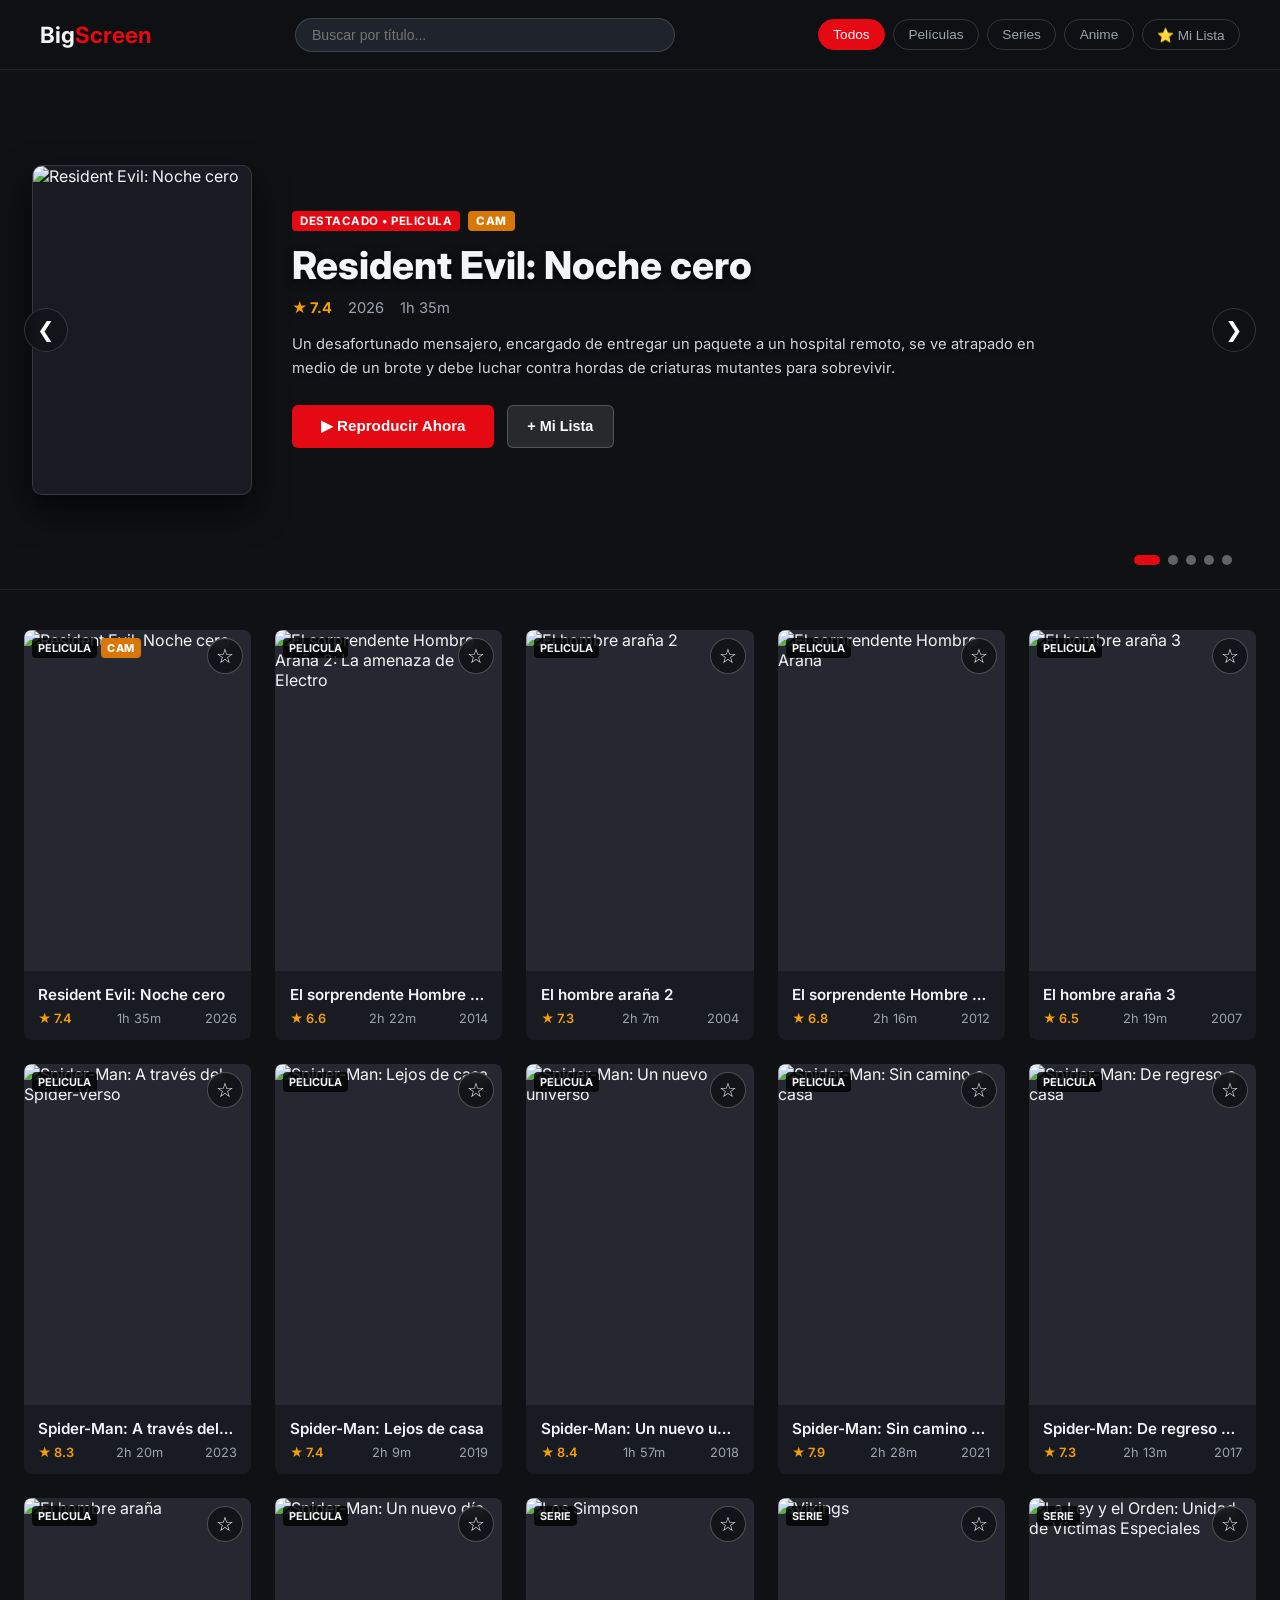
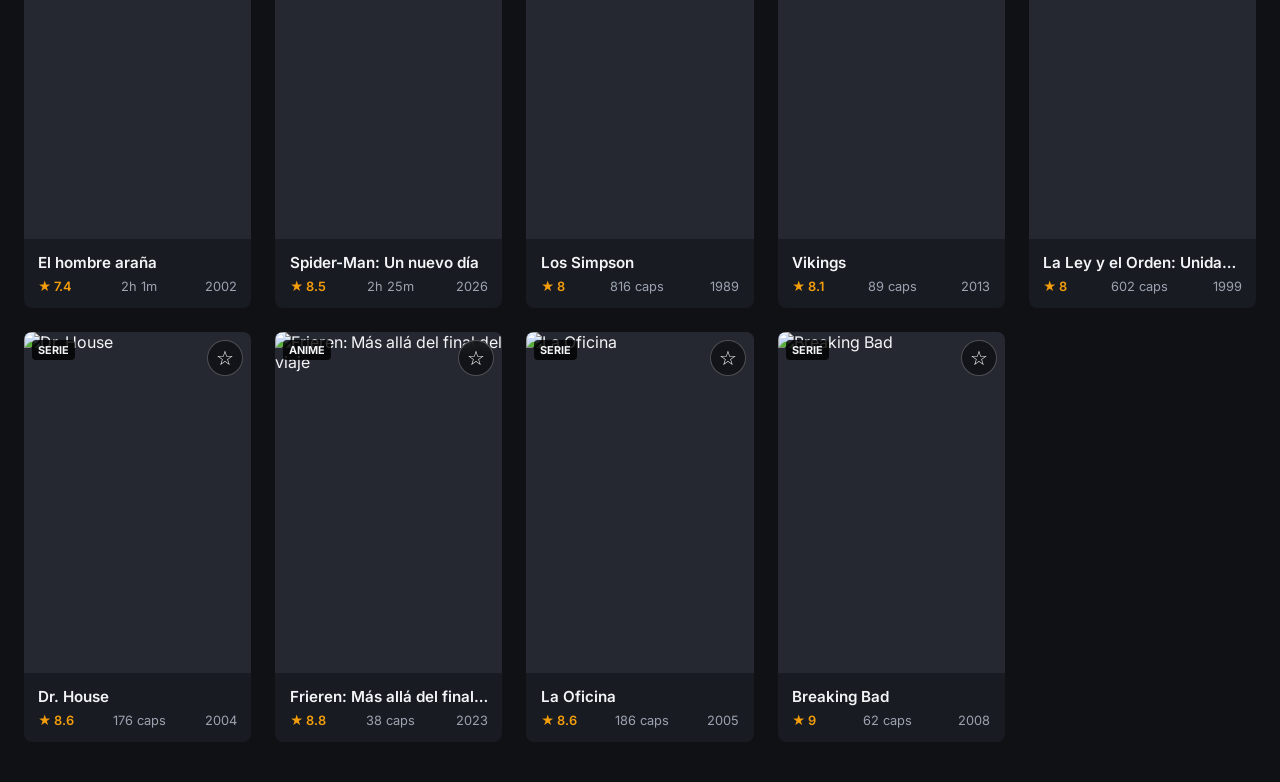
==== commit dc280259: "Update index.html" ====
--- a/index.html
+++ b/index.html
@@ -12,7 +12,7 @@
 <body>
   <!-- Barra Superior -->
   <header class="navbar">
-    <div class="logo">Stream<span>Lab</span></div>
+    <div class="logo">Big<span>Screen</span></div>
     
     <div class="search-box">
       <input type="text" id="search-input" placeholder="Buscar por título..." autocomplete="off">
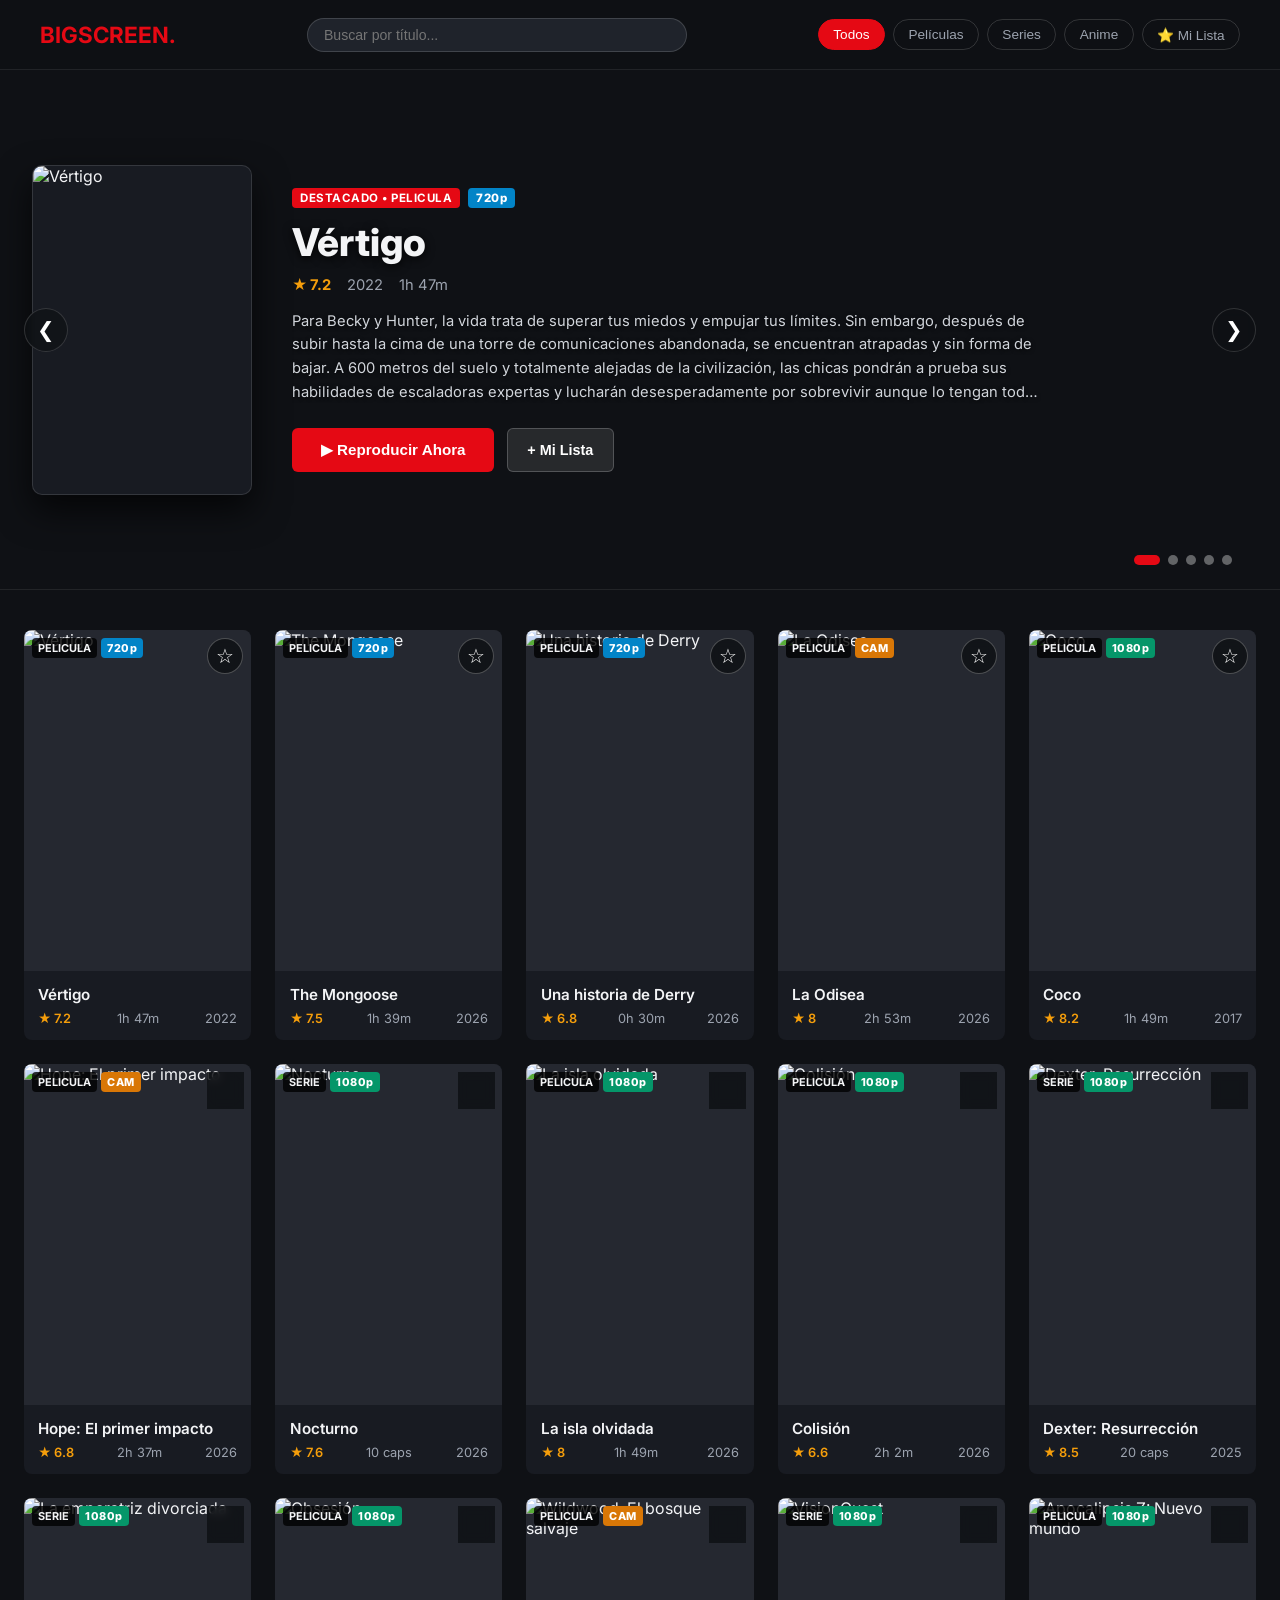
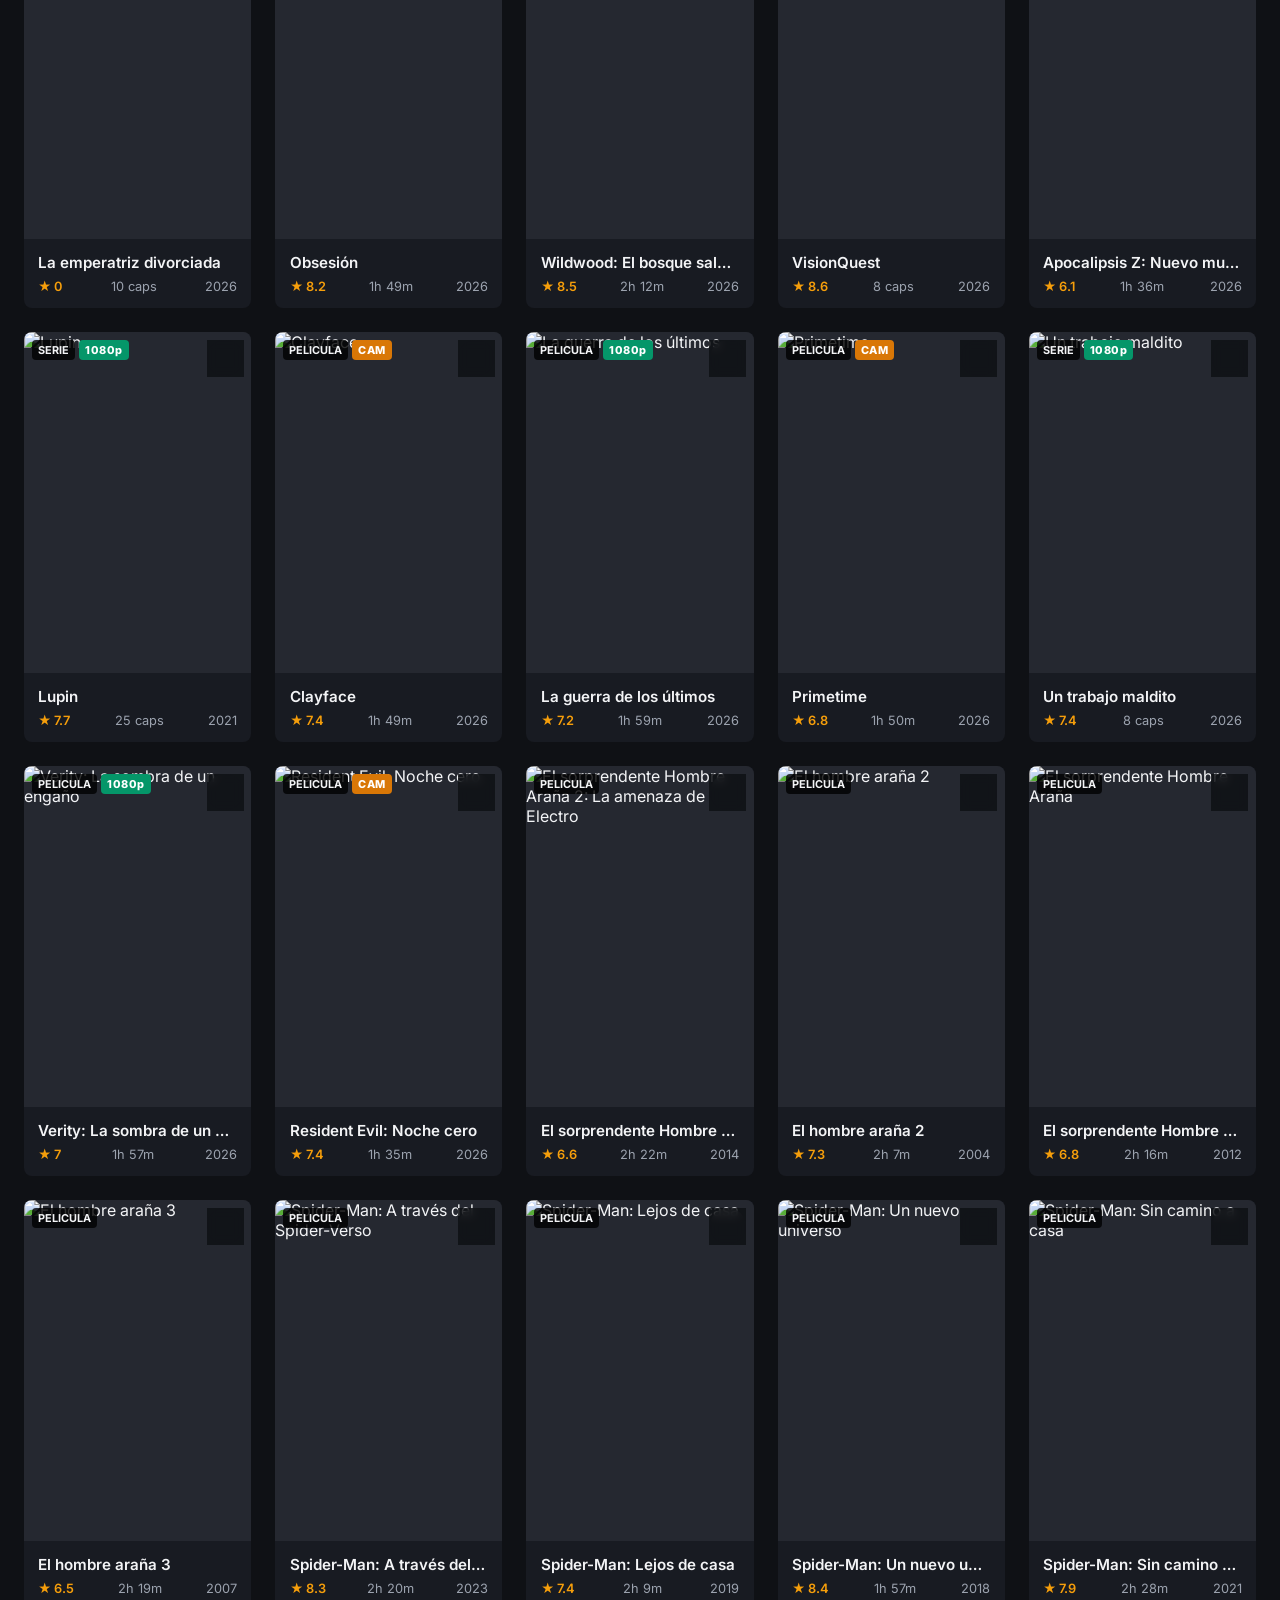
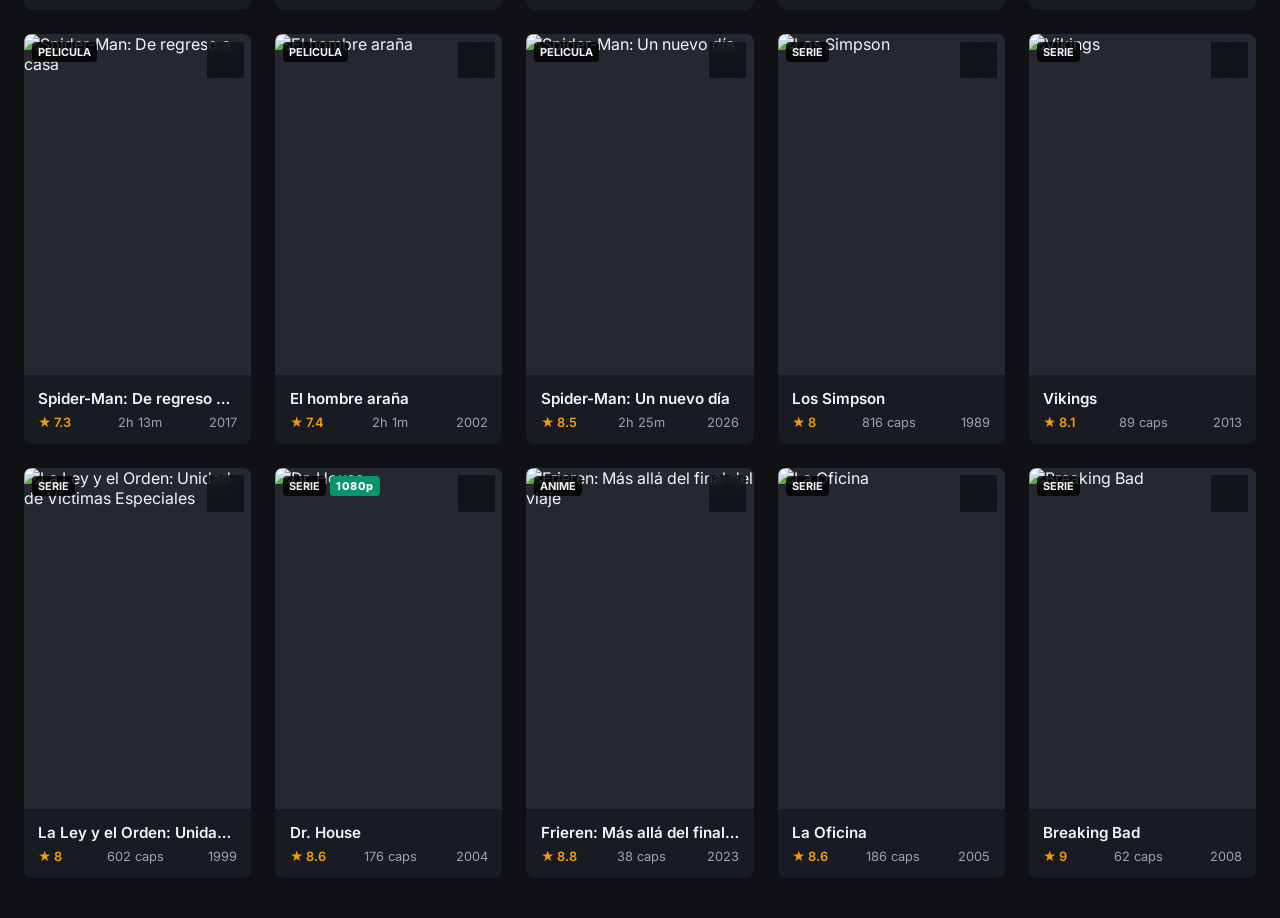
==== commit cb98253a: "Update index.html" ====
--- a/index.html
+++ b/index.html
@@ -12,7 +12,9 @@
 <body>
   <!-- Barra Superior -->
   <header class="navbar">
-    <div class="logo">Big<span>Screen</span></div>
+  <div class="logo">
+      <span class="logo-text">BIGSCREEN</span><span class="logo-dot">.</span>
+  </div>
     
     <div class="search-box">
       <input type="text" id="search-input" placeholder="Buscar por título..." autocomplete="off">
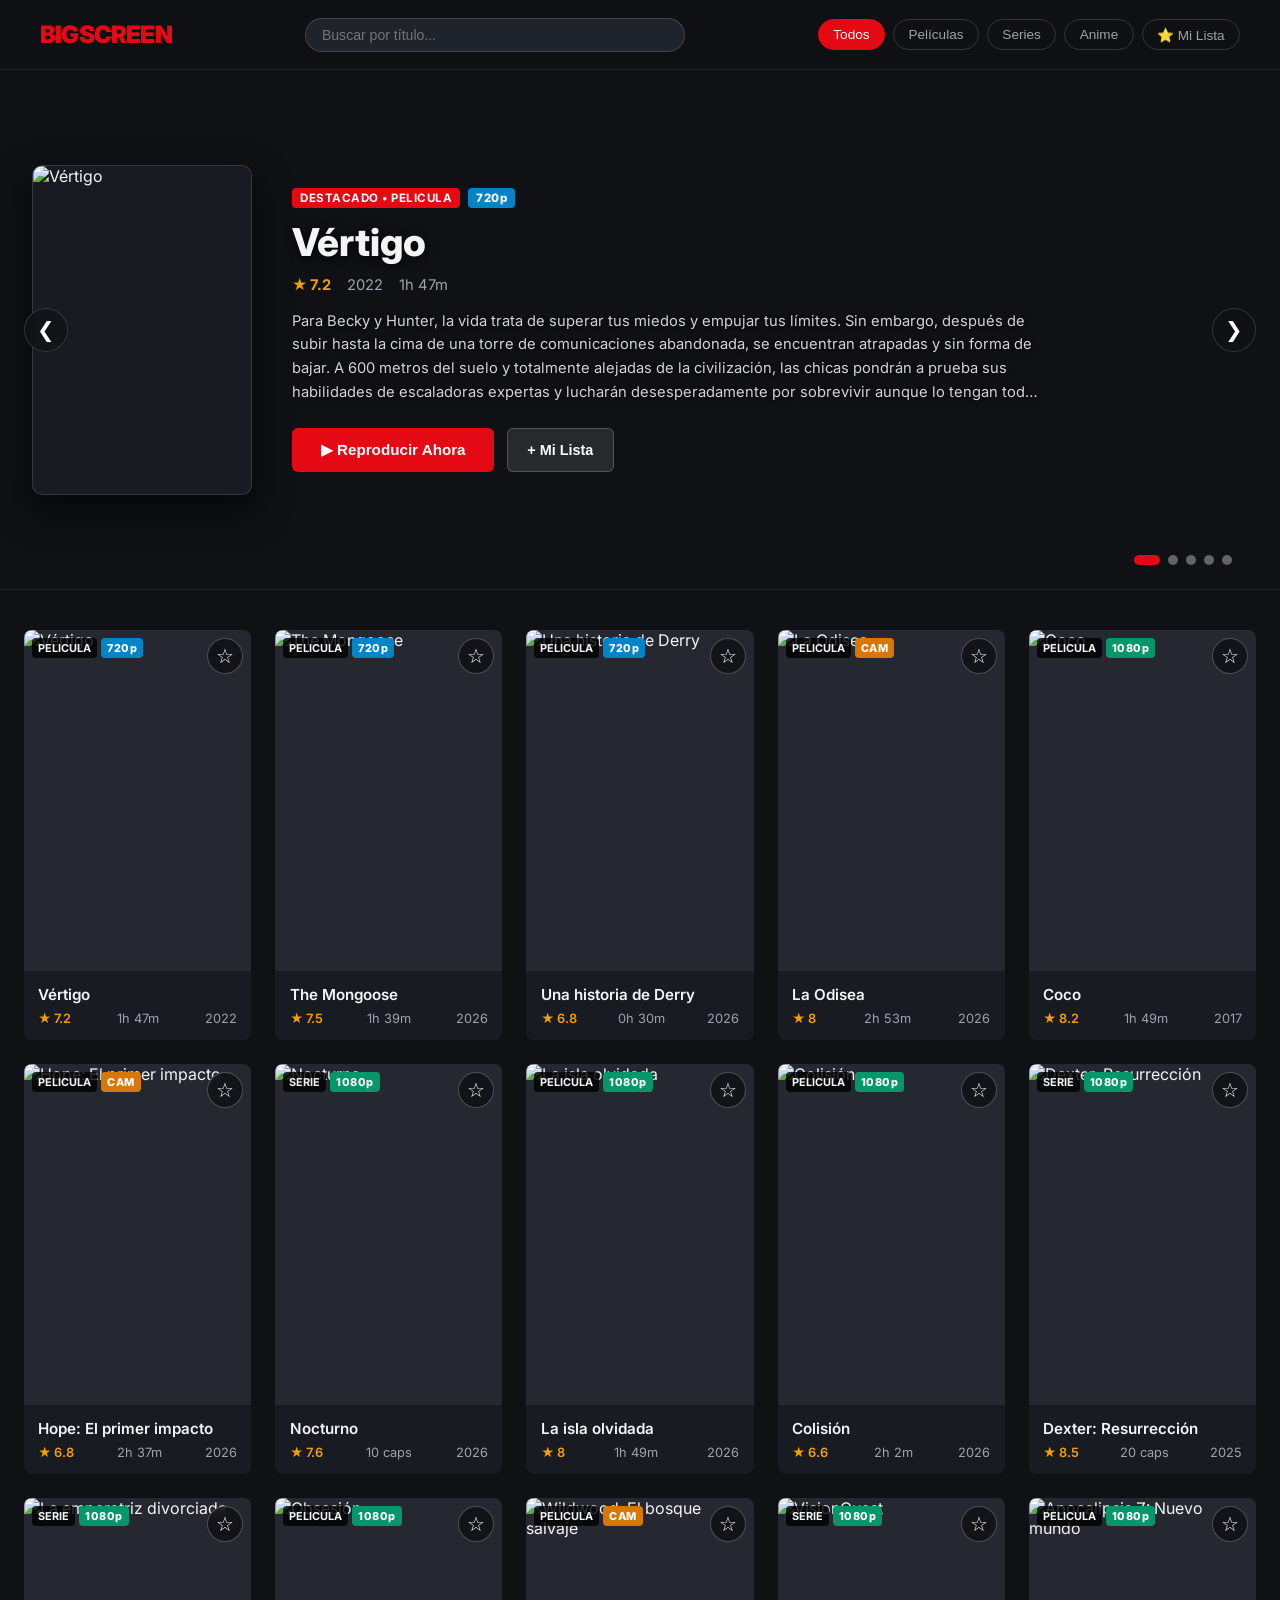
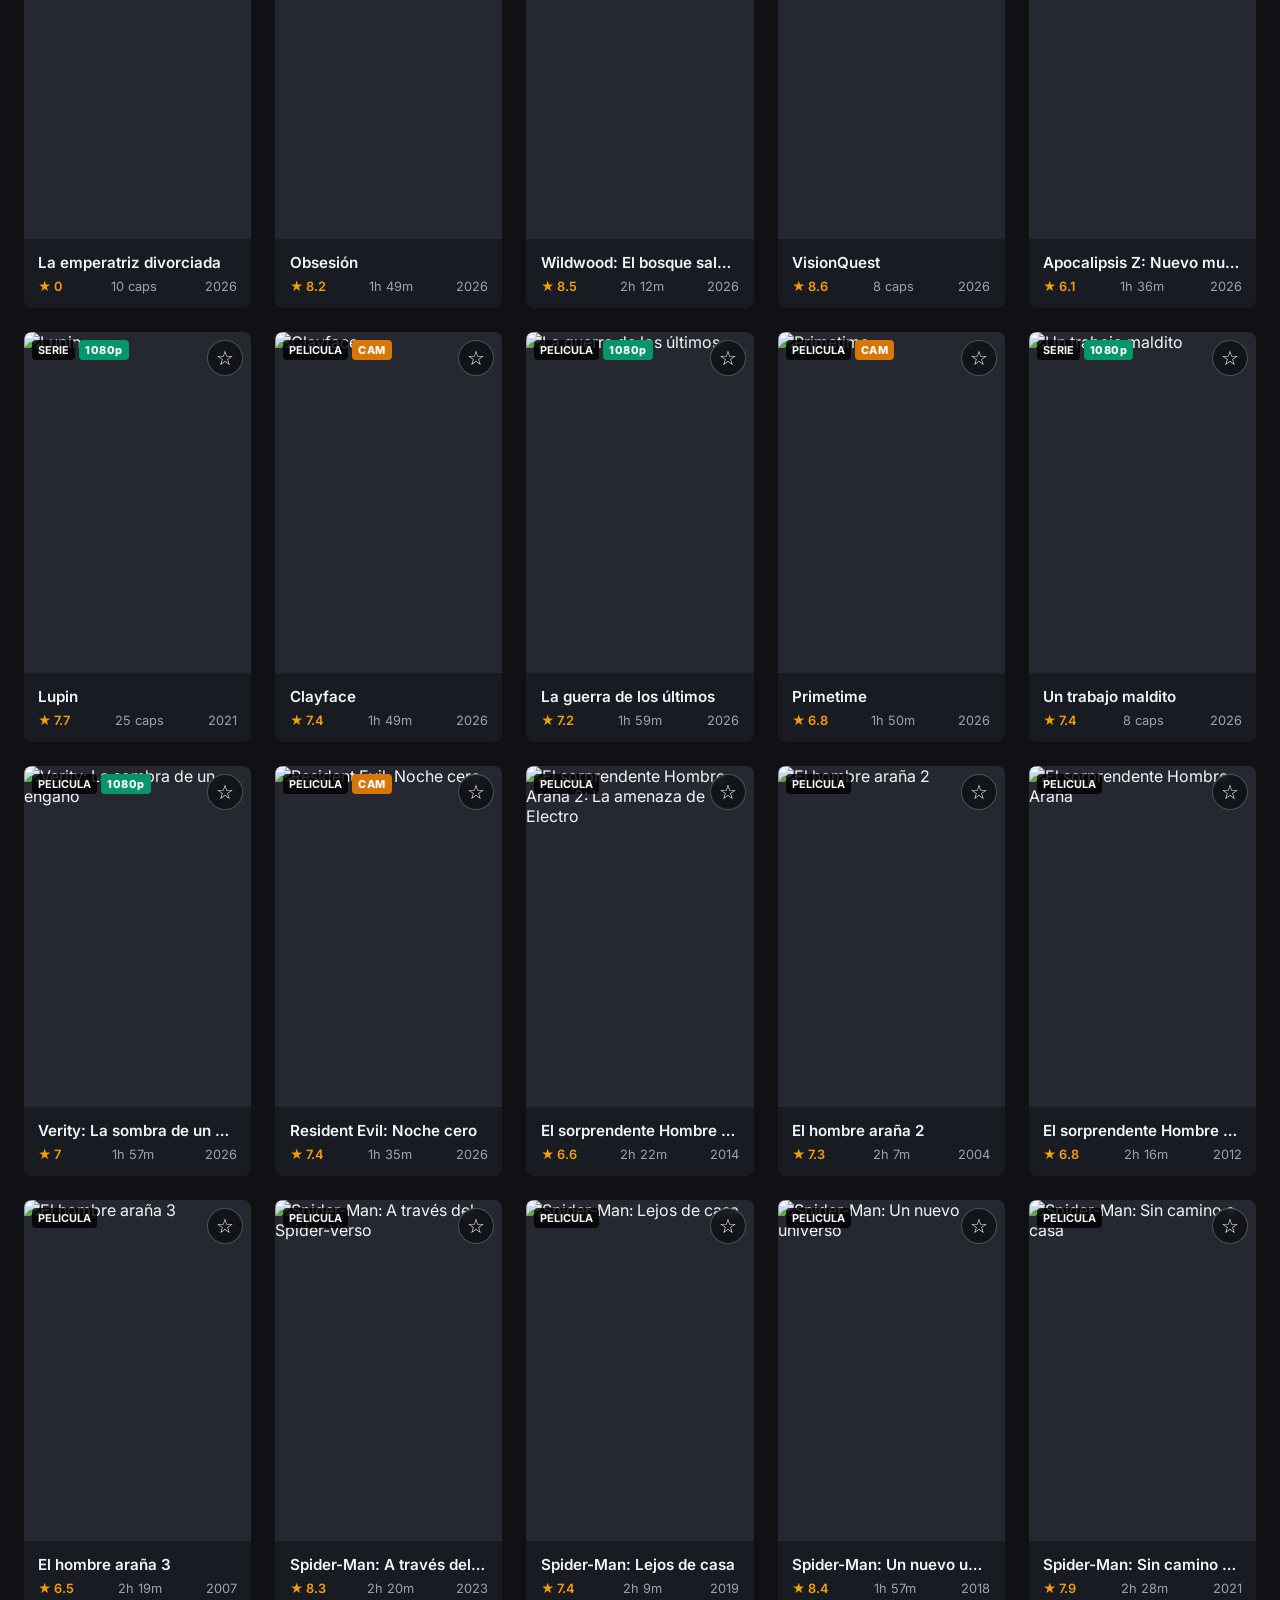
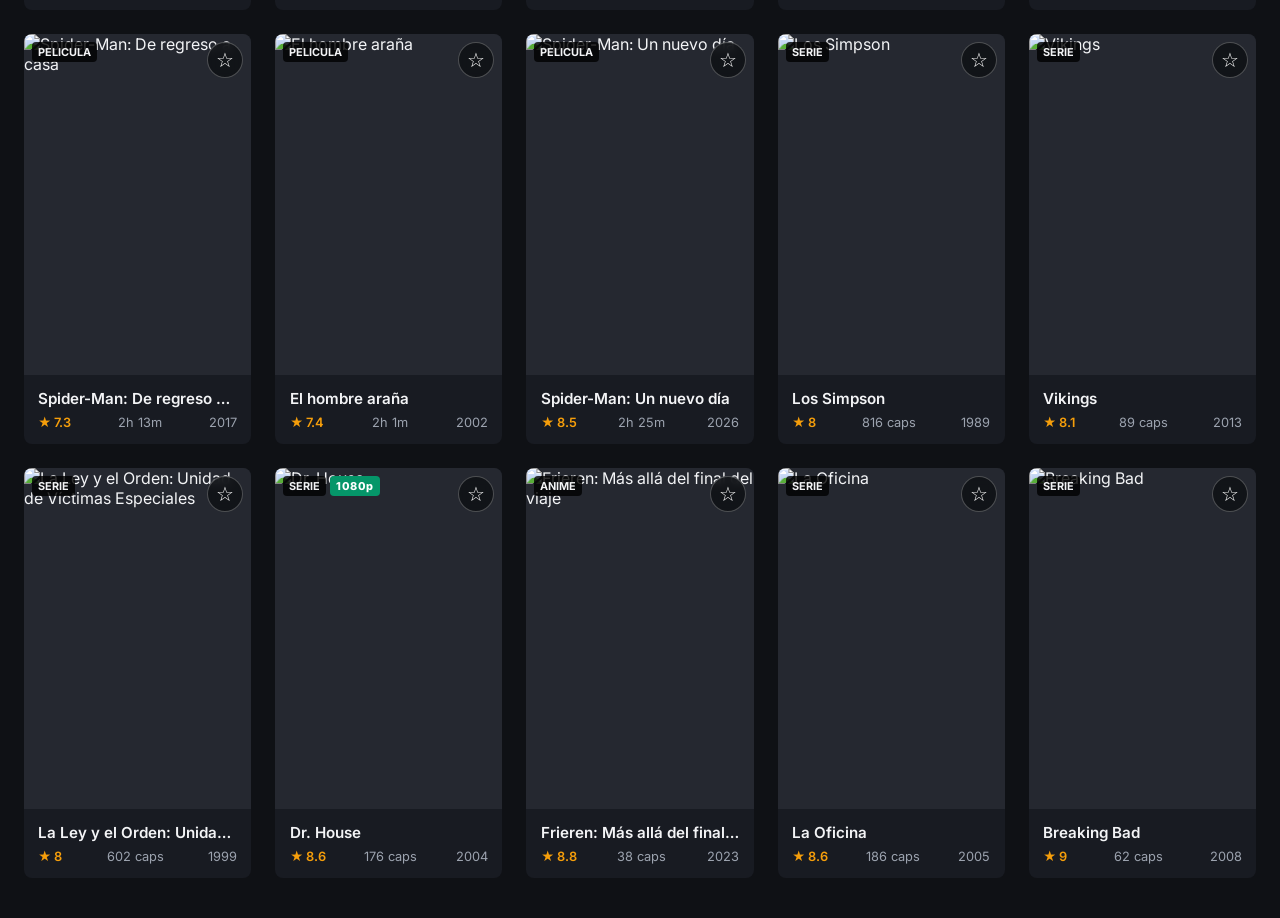
==== commit 0769f8a7: "Update index.html" ====
--- a/index.html
+++ b/index.html
@@ -12,9 +12,15 @@
 <body>
   <!-- Barra Superior -->
   <header class="navbar">
-  <div class="logo">
-      <span class="logo-text">BIGSCREEN</span><span class="logo-dot">.</span>
-  </div>
+    <div class="logo">
+      <svg class="logo-icon" viewBox="0 0 24 24" fill="none" stroke="currentColor" stroke-width="2.2" stroke-linecap="round" stroke-linejoin="round">
+        <rect x="2" y="3" width="20" height="14" rx="3" />
+        <polygon points="10 8 15 10 10 12 10 8" fill="currentColor" stroke="none" />
+        <path d="M8 21h8" />
+        <path d="M12 17v4" />
+      </svg>
+      <span class="logo-white">BIG</span><span class="logo-accent">SCREEN</span>
+    </div>
     
     <div class="search-box">
       <input type="text" id="search-input" placeholder="Buscar por título..." autocomplete="off">
--- a/style.css
+++ b/style.css
@@ -36,8 +36,26 @@
 }
 
 .logo {
-  font-size: 1.4rem;
-  font-weight: 700;
+  font-family: 'Inter', sans-serif;
+  font-size: 1.5rem;
+  font-weight: 900;
+  letter-spacing: -0.8px;
+  display: inline-flex;
+  align-items: baseline;
+  user-select: none;
+  cursor: pointer;
+}
+
+.logo-text {
+  color: #ffffff;
+  text-transform: uppercase;
+}
+
+.logo-dot {
+  color: var(--accent);
+  font-size: 1.8rem;
+  line-height: 0;
+  margin-left: 2px;
 }
 
 .logo span {
